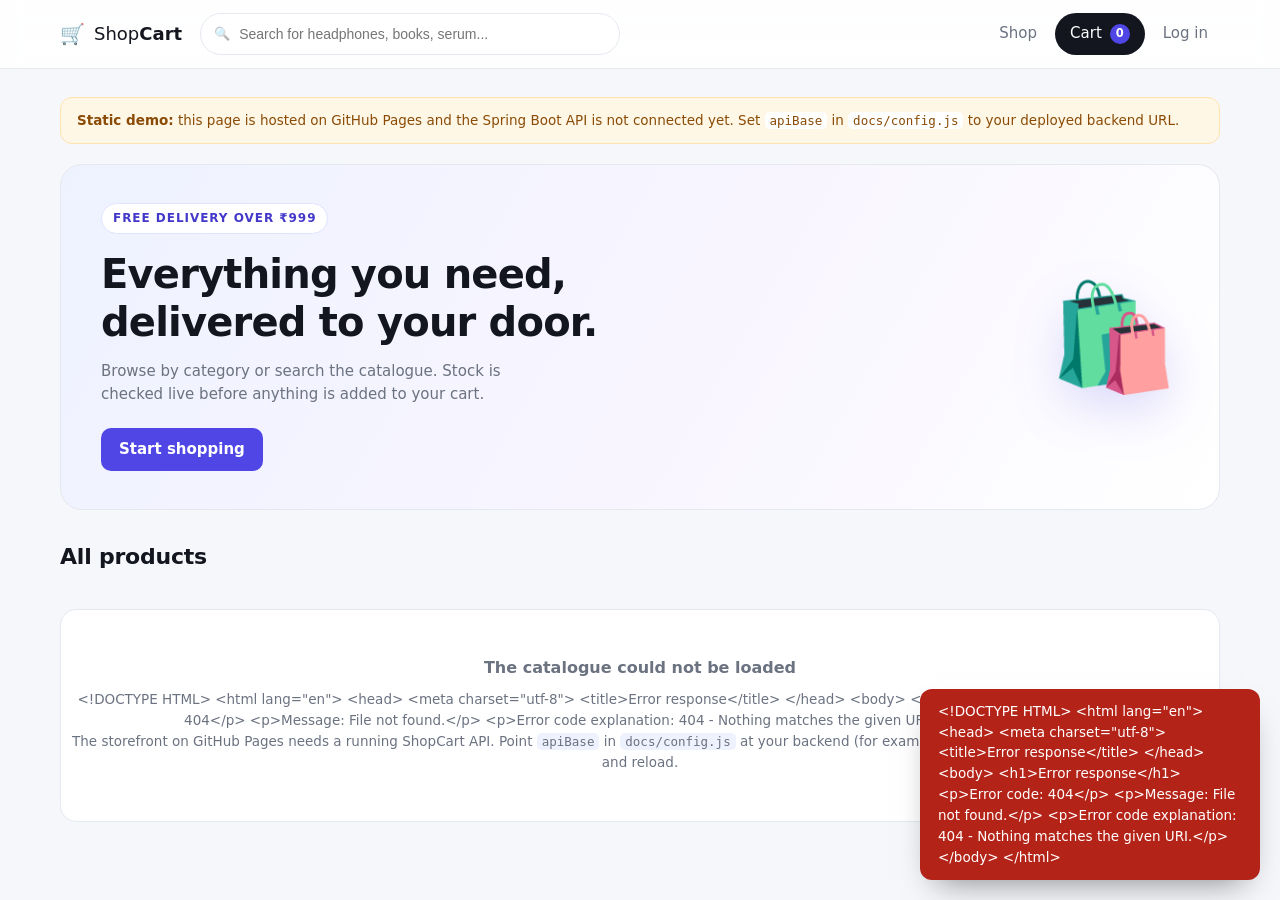
==== src/main/resources/static/index.html @ 54c7ab1c "feat: ShopCart - shopping cart algorithm (A-I) as a Spring Boot API with a static storefront Backend" ====
<!DOCTYPE html>
<html lang="en">
<head>
<meta charset="UTF-8" />
<meta name="viewport" content="width=device-width, initial-scale=1.0" />
<title>ShopCart - Online Shopping</title>
<link rel="stylesheet" href="styles.css" />
<link rel="icon" href="data:image/svg+xml,<svg xmlns='http://www.w3.org/2000/svg' viewBox='0 0 100 100'><text y='.9em' font-size='90'>🛒</text></svg>" />
</head>
<body>

<header class="topbar">
  <div class="wrap topbar-inner">
    <a class="brand" href="#" data-nav="shop">
      <span class="brand-mark">🛒</span>
      <span>Shop<strong>Cart</strong></span>
    </a>

    <div class="searchbox">
      <span class="search-icon">🔍</span>
      <input id="search-input" type="search" placeholder="Search for headphones, books, serum..." autocomplete="off" />
    </div>

    <nav class="nav">
      <button class="nav-link" data-nav="shop">Shop</button>
      <button class="nav-link" data-nav="orders" id="nav-orders" hidden>My Orders</button>
      <button class="nav-link" data-nav="admin" id="nav-admin" hidden>Admin</button>
      <button class="cart-btn" data-nav="cart">
        Cart <span class="badge" id="cart-count">0</span>
      </button>
      <button class="nav-link" id="auth-btn">Log in</button>
      <div class="account" id="account-chip" hidden>
        <span class="avatar" id="account-initial">T</span>
        <div class="account-meta">
          <span id="account-name">Tharun</span>
          <button class="link" id="logout-btn">Log out</button>
        </div>
      </div>
    </nav>
  </div>
</header>

<main class="wrap main">
  <div class="banner" id="backend-banner" hidden></div>

  <!-- ============ SHOP ============ -->
  <section id="view-shop" class="view">
    <div class="hero">
      <div class="hero-copy">
        <p class="eyebrow">Free delivery over ₹999</p>
        <h1>Everything you need,<br />delivered to your door.</h1>
        <p class="hero-sub">Browse by category or search the catalogue. Stock is checked live before anything is added to your cart.</p>
        <button class="btn btn-primary" data-nav="shop" id="hero-cta">Start shopping</button>
      </div>
      <div class="hero-art">🛍️</div>
    </div>

    <div class="section-head">
      <h2 id="catalogue-title">All products</h2>
      <span class="muted" id="product-count"></span>
    </div>

    <div class="chips" id="category-chips"></div>
    <div class="grid" id="product-grid"></div>
    <div class="empty" id="shop-empty" hidden>No products matched your search.</div>
  </section>

  <!-- ============ CART ============ -->
  <section id="view-cart" class="view" hidden>
    <div class="section-head">
      <h2>Your cart</h2>
      <button class="link" id="continue-shopping">Continue shopping</button>
    </div>
    <div class="cart-layout">
      <div class="cart-lines" id="cart-lines"></div>
      <aside class="bill" id="bill-panel"></aside>
    </div>
  </section>

  <!-- ============ CHECKOUT ============ -->
  <section id="view-checkout" class="view" hidden>
    <div class="section-head">
      <h2>Checkout</h2>
      <button class="link" data-nav="cart">Back to cart</button>
    </div>
    <div class="cart-layout">
      <form class="panel" id="checkout-form">
        <h3>1. Shipping address</h3>
        <textarea id="checkout-address" rows="3" placeholder="House no, street, city, state, PIN code"></textarea>

        <h3>2. Payment method</h3>
        <div class="pay-methods" id="pay-methods">
          <label class="pay-option"><input type="radio" name="pay" value="CARD" checked /><span>💳 Card</span></label>
          <label class="pay-option"><input type="radio" name="pay" value="UPI" /><span>📱 UPI</span></label>
          <label class="pay-option"><input type="radio" name="pay" value="NET_BANKING" /><span>🏦 Net Banking</span></label>
          <label class="pay-option"><input type="radio" name="pay" value="COD" /><span>💵 Cash on Delivery</span></label>
        </div>

        <div class="field" id="pay-detail-field">
          <label for="pay-detail" id="pay-detail-label">Card number</label>
          <input id="pay-detail" type="text" placeholder="4111 1111 1111 1111" autocomplete="off" />
          <p class="hint">Demo gateway: include the word <code>fail</code> anywhere in the details to simulate a declined payment.</p>
        </div>

        <button class="btn btn-primary btn-block" type="submit" id="place-order-btn">Pay &amp; place order</button>
      </form>
      <aside class="bill" id="checkout-bill"></aside>
    </div>
  </section>

  <!-- ============ CONFIRMATION ============ -->
  <section id="view-confirmation" class="view" hidden>
    <div class="panel confirm" id="confirmation-panel"></div>
  </section>

  <!-- ============ ORDERS ============ -->
  <section id="view-orders" class="view" hidden>
    <div class="section-head">
      <h2>My orders</h2>
      <button class="link" data-nav="shop">Shop again</button>
    </div>
    <div id="orders-list" class="orders"></div>
  </section>

  <!-- ============ ADMIN ============ -->
  <section id="view-admin" class="view" hidden>
    <div class="section-head">
      <h2>Admin dashboard</h2>
      <span class="muted">Algorithm I - catalogue, orders and reports</span>
    </div>
    <div class="tabs" id="admin-tabs">
      <button class="tab active" data-tab="reports">Reports</button>
      <button class="tab" data-tab="products">Products</button>
      <button class="tab" data-tab="orders">Orders</button>
    </div>

    <div class="tab-panel" id="tab-reports">
      <div class="stat-grid" id="stat-grid"></div>
      <div class="two-col">
        <div class="panel"><h3>Low stock</h3><div id="low-stock"></div></div>
        <div class="panel"><h3>Recent orders</h3><div id="recent-orders"></div></div>
      </div>
    </div>

    <div class="tab-panel" id="tab-products" hidden>
      <div class="panel">
        <h3 id="product-form-title">Add product</h3>
        <form id="product-form" class="form-grid">
          <input type="hidden" id="p-id" />
          <div class="field"><label>Name</label><input id="p-name" required /></div>
          <div class="field"><label>Price (₹)</label><input id="p-price" type="number" step="0.01" min="0" required /></div>
          <div class="field"><label>Stock</label><input id="p-stock" type="number" min="0" required /></div>
          <div class="field"><label>Category</label><select id="p-category"></select></div>
          <div class="field"><label>Icon</label><input id="p-image" placeholder="📦" maxlength="4" /></div>
          <div class="field wide"><label>Description</label><textarea id="p-description" rows="2"></textarea></div>
          <div class="form-actions">
            <button class="btn btn-primary" type="submit">Save product</button>
            <button class="btn btn-ghost" type="button" id="product-form-reset">Clear</button>
          </div>
        </form>
      </div>
      <div class="panel"><h3>Catalogue</h3><div id="admin-products"></div></div>
    </div>

    <div class="tab-panel" id="tab-orders" hidden>
      <div class="panel"><h3>All orders</h3><div id="admin-orders"></div></div>
    </div>
  </section>

</main>

<!-- ============ AUTH MODAL ============ -->
<div class="modal-backdrop" id="auth-modal" hidden>
  <div class="modal small">
    <button class="modal-close" data-close="auth-modal">✕</button>
    <div class="tabs">
      <button class="tab active" data-auth="login">Log in</button>
      <button class="tab" data-auth="register">Register</button>
    </div>
    <form id="login-form" class="auth-form">
      <div class="field"><label>Email</label><input id="login-email" type="email" required placeholder="tharun@example.com" /></div>
      <div class="field"><label>Password</label><input id="login-password" type="password" required placeholder="Passw0rd" /></div>
      <button class="btn btn-primary btn-block" type="submit">Log in</button>
      <p class="hint">Demo accounts: tharun@example.com / Passw0rd &nbsp;·&nbsp; admin@shopcart.in / Admin@123</p>
    </form>
    <form id="register-form" class="auth-form" hidden>
      <div class="field"><label>Name</label><input id="reg-name" required /></div>
      <div class="field"><label>Email</label><input id="reg-email" type="email" required /></div>
      <div class="field"><label>Phone</label><input id="reg-phone" required placeholder="+91 90000 12345" /></div>
      <div class="field"><label>Password</label><input id="reg-password" type="password" required minlength="6" /></div>
      <div class="field"><label>Address</label><textarea id="reg-address" rows="2" required></textarea></div>
      <button class="btn btn-primary btn-block" type="submit">Create account</button>
    </form>
  </div>
</div>

<!-- ============ PRODUCT MODAL ============ -->
<div class="modal-backdrop" id="product-modal" hidden>
  <div class="modal">
    <button class="modal-close" data-close="product-modal">✕</button>
    <div id="product-detail"></div>
  </div>
</div>

<div class="toast-wrap" id="toast-wrap"></div>

<script src="config.js"></script>
<script src="app.js"></script>
</body>
</html>
---- src/main/resources/static/styles.css ----
:root {
  --bg: #f6f7fb;
  --surface: #ffffff;
  --ink: #14161f;
  --muted: #6b7280;
  --line: #e6e8f0;
  --brand: #4f46e5;
  --brand-dark: #4338ca;
  --brand-soft: #eef2ff;
  --success: #0f9d58;
  --warn: #b45309;
  --danger: #dc2626;
  --radius: 16px;
  --shadow: 0 1px 2px rgba(16, 24, 40, .04), 0 12px 32px -12px rgba(16, 24, 40, .18);
}

* { box-sizing: border-box; }

/* the hidden attribute must win over component display rules */
[hidden] { display: none !important; }

html, body {
  margin: 0;
  padding: 0;
  background: var(--bg);
  color: var(--ink);
  font-family: "Inter", "Segoe UI", system-ui, -apple-system, sans-serif;
  font-size: 15px;
  line-height: 1.55;
}

h1, h2, h3 { line-height: 1.2; margin: 0; }
h1 { font-size: 40px; letter-spacing: -.02em; }
h2 { font-size: 22px; letter-spacing: -.01em; }
h3 { font-size: 16px; }
p { margin: 0; }
code { background: var(--brand-soft); padding: 1px 5px; border-radius: 5px; font-size: 12.5px; }

.wrap { width: min(1160px, 100% - 40px); margin-inline: auto; }
.main { padding: 28px 0 72px; }
.muted { color: var(--muted); font-size: 13.5px; }
.hint { color: var(--muted); font-size: 12.5px; margin-top: 6px; }

/* ---------- top bar ---------- */
.topbar {
  position: sticky; top: 0; z-index: 40;
  background: rgba(255, 255, 255, .88);
  backdrop-filter: blur(12px);
  border-bottom: 1px solid var(--line);
}
.topbar-inner { display: flex; align-items: center; gap: 18px; height: 68px; }
.brand { display: flex; align-items: center; gap: 9px; font-size: 18px; color: var(--ink); text-decoration: none; font-weight: 500; }
.brand strong { font-weight: 800; }
.brand-mark { font-size: 20px; }

.searchbox { position: relative; flex: 1; max-width: 420px; }
.searchbox input {
  width: 100%; height: 42px; padding: 0 14px 0 38px;
  border: 1px solid var(--line); border-radius: 999px; background: #fff;
  font-size: 14px; color: var(--ink); outline: none;
}
.searchbox input:focus { border-color: var(--brand); box-shadow: 0 0 0 3px var(--brand-soft); }
.search-icon { position: absolute; left: 14px; top: 50%; transform: translateY(-50%); font-size: 13px; opacity: .55; }

.nav { display: flex; align-items: center; gap: 6px; margin-left: auto; }
.nav-link {
  background: none; border: 0; font: inherit; color: var(--muted);
  padding: 8px 12px; border-radius: 9px; cursor: pointer;
}
.nav-link:hover { background: var(--brand-soft); color: var(--brand-dark); }
.cart-btn {
  display: inline-flex; align-items: center; gap: 8px;
  background: var(--ink); color: #fff; border: 0; font: inherit;
  padding: 9px 15px; border-radius: 999px; cursor: pointer;
}
.cart-btn:hover { background: #2a2d3a; }
.badge {
  background: var(--brand); color: #fff; border-radius: 999px;
  min-width: 20px; height: 20px; display: inline-grid; place-items: center;
  font-size: 11.5px; font-weight: 700; padding: 0 5px;
}
.account { display: flex; align-items: center; gap: 9px; padding-left: 8px; }
.avatar {
  width: 34px; height: 34px; border-radius: 50%; background: var(--brand-soft);
  color: var(--brand-dark); display: grid; place-items: center; font-weight: 700;
}
.account-meta { display: flex; flex-direction: column; line-height: 1.15; font-size: 13px; }
.link { background: none; border: 0; padding: 0; color: var(--brand); font: inherit; font-size: 12.5px; cursor: pointer; text-align: left; }
.link:hover { text-decoration: underline; }

/* ---------- hero ---------- */
.hero {
  display: flex; align-items: center; justify-content: space-between; gap: 30px;
  background: linear-gradient(120deg, #eef2ff 0%, #f8f5ff 55%, #ffffff 100%);
  border: 1px solid var(--line); border-radius: 22px;
  padding: 38px 40px; margin-bottom: 34px;
}
.hero-copy { max-width: 560px; }
.eyebrow {
  display: inline-block; font-size: 12px; font-weight: 700; letter-spacing: .08em;
  text-transform: uppercase; color: var(--brand-dark);
  background: #fff; border: 1px solid #dfe3ff; padding: 5px 11px; border-radius: 999px; margin-bottom: 16px;
}
.hero-sub { color: var(--muted); margin: 14px 0 22px; max-width: 460px; }
.hero-art { font-size: 104px; line-height: 1; filter: drop-shadow(0 18px 24px rgba(79, 70, 229, .18)); }

/* ---------- sections ---------- */
.section-head { display: flex; align-items: baseline; justify-content: space-between; gap: 16px; margin-bottom: 16px; }
.chips { display: flex; flex-wrap: wrap; gap: 8px; margin-bottom: 22px; }
.chip {
  border: 1px solid var(--line); background: #fff; color: var(--ink);
  padding: 8px 15px; border-radius: 999px; font: inherit; font-size: 13.5px; cursor: pointer;
}
.chip:hover { border-color: #c7cdf0; }
.chip.active { background: var(--ink); border-color: var(--ink); color: #fff; }

/* ---------- product grid ---------- */
.grid { display: grid; grid-template-columns: repeat(auto-fill, minmax(230px, 1fr)); gap: 18px; }
.card {
  background: var(--surface); border: 1px solid var(--line); border-radius: var(--radius);
  overflow: hidden; display: flex; flex-direction: column;
  transition: transform .16s ease, box-shadow .16s ease, border-color .16s ease;
  cursor: pointer;
}
.card:hover { transform: translateY(-3px); box-shadow: var(--shadow); border-color: #d9ddf2; }
.card-art {
  height: 132px; display: grid; place-items: center; font-size: 52px;
  background: linear-gradient(150deg, #f7f8ff, #eef1fb);
}
.card-body { padding: 14px 15px 16px; display: flex; flex-direction: column; gap: 6px; flex: 1; }
.card-cat { font-size: 11.5px; text-transform: uppercase; letter-spacing: .07em; color: var(--muted); }
.card-name { font-weight: 600; font-size: 14.5px; }
.card-foot { display: flex; align-items: center; justify-content: space-between; margin-top: auto; padding-top: 10px; }
.price { font-weight: 700; font-size: 16px; }
.stock { font-size: 12px; color: var(--muted); }
.stock.low { color: var(--warn); font-weight: 600; }
.stock.out { color: var(--danger); font-weight: 600; }

/* ---------- buttons ---------- */
.btn {
  border: 0; border-radius: 10px; font: inherit; font-weight: 600; cursor: pointer;
  padding: 10px 18px; transition: background .15s ease, opacity .15s ease;
}
.btn-primary { background: var(--brand); color: #fff; }
.btn-primary:hover { background: var(--brand-dark); }
.btn-ghost { background: #fff; border: 1px solid var(--line); color: var(--ink); }
.btn-ghost:hover { border-color: #c7cdf0; }
.btn-danger { background: #fef2f2; color: var(--danger); }
.btn-block { width: 100%; }
.btn:disabled { opacity: .55; cursor: not-allowed; }
.btn-sm { padding: 6px 12px; font-size: 13px; border-radius: 8px; }

/* ---------- cart ---------- */
.cart-layout { display: grid; grid-template-columns: minmax(0, 1fr) 340px; gap: 22px; align-items: start; }
.cart-lines { display: flex; flex-direction: column; gap: 12px; }
.line {
  display: grid; grid-template-columns: 58px minmax(0, 1fr) auto auto; gap: 14px; align-items: center;
  background: var(--surface); border: 1px solid var(--line); border-radius: 14px; padding: 12px 16px;
}
.line-art { width: 58px; height: 58px; border-radius: 12px; display: grid; place-items: center; font-size: 26px; background: #f2f4fd; }
.line-name { font-weight: 600; font-size: 14.5px; }
.stepper { display: inline-flex; align-items: center; border: 1px solid var(--line); border-radius: 9px; overflow: hidden; }
.stepper button { width: 30px; height: 32px; border: 0; background: #fff; font-size: 15px; cursor: pointer; color: var(--ink); }
.stepper button:hover { background: var(--brand-soft); }
.stepper span { min-width: 34px; text-align: center; font-size: 13.5px; font-weight: 600; }

.panel { background: var(--surface); border: 1px solid var(--line); border-radius: var(--radius); padding: 22px; }
.bill { position: sticky; top: 92px; }
.bill-row { display: flex; justify-content: space-between; gap: 12px; padding: 7px 0; font-size: 14px; }
.bill-row.total { border-top: 1px dashed var(--line); margin-top: 10px; padding-top: 14px; font-size: 17px; font-weight: 700; }
.bill-row .free { color: var(--success); font-weight: 600; }
.bill-row .save { color: var(--success); font-weight: 600; }
.coupon-row { display: flex; gap: 8px; margin: 14px 0 6px; }
.coupon-row input {
  flex: 1; height: 38px; border: 1px solid var(--line); border-radius: 9px; padding: 0 12px; font: inherit; font-size: 13.5px;
}
.notice { background: var(--brand-soft); color: var(--brand-dark); border-radius: 10px; padding: 9px 12px; font-size: 13px; margin-bottom: 12px; }
.notice.good { background: #ecfdf3; color: #067647; }

/* ---------- forms ---------- */
.field { display: flex; flex-direction: column; gap: 6px; margin-bottom: 14px; }
.field label { font-size: 13px; font-weight: 600; color: #33384a; }
.field input, .field select, .field textarea, textarea {
  width: 100%; border: 1px solid var(--line); border-radius: 10px; padding: 10px 12px;
  font: inherit; font-size: 14px; color: var(--ink); background: #fff; outline: none;
}
.field input:focus, .field select:focus, .field textarea:focus, textarea:focus {
  border-color: var(--brand); box-shadow: 0 0 0 3px var(--brand-soft);
}
.form-grid { display: grid; grid-template-columns: 1fr 1fr; gap: 0 16px; }
.form-grid .wide { grid-column: 1 / -1; }
.form-actions { grid-column: 1 / -1; display: flex; gap: 10px; margin-top: 4px; }
.auth-form { display: flex; flex-direction: column; }

.pay-methods { display: grid; grid-template-columns: 1fr 1fr; gap: 10px; margin-bottom: 16px; }
.pay-option {
  display: flex; align-items: center; gap: 8px; border: 1px solid var(--line);
  border-radius: 11px; padding: 11px 13px; cursor: pointer; font-size: 14px; background: #fff;
}
.pay-option:has(input:checked) { border-color: var(--brand); background: var(--brand-soft); font-weight: 600; }
.pay-option input { accent-color: var(--brand); }
h3 + .pay-methods, h3 + textarea, h3 + .field { margin-top: 12px; }
.panel h3 { margin-bottom: 12px; }

/* ---------- confirmation ---------- */
.confirm { text-align: center; padding: 40px; }
.confirm .tick { font-size: 46px; }
.confirm h2 { margin: 10px 0 6px; }
.order-code { display: inline-block; background: var(--brand-soft); color: var(--brand-dark); font-weight: 700; padding: 6px 14px; border-radius: 999px; margin: 10px 0 18px; }
.confirm-actions { display: flex; gap: 10px; justify-content: center; margin-top: 22px; }

/* ---------- orders ---------- */
.orders { display: flex; flex-direction: column; gap: 16px; }
.order-card { background: var(--surface); border: 1px solid var(--line); border-radius: var(--radius); padding: 20px; }
.order-top { display: flex; flex-wrap: wrap; align-items: center; gap: 12px; justify-content: space-between; margin-bottom: 14px; }
.order-meta { display: flex; flex-wrap: wrap; gap: 16px; font-size: 13px; color: var(--muted); }
.status { font-size: 12px; font-weight: 700; padding: 5px 12px; border-radius: 999px; background: #eef2ff; color: var(--brand-dark); }
.status.SHIPPED, .status.OUT_FOR_DELIVERY { background: #fff7e6; color: var(--warn); }
.status.DELIVERED { background: #ecfdf3; color: #067647; }
.status.CANCELLED { background: #fef2f2; color: var(--danger); }
.timeline { display: flex; flex-wrap: wrap; gap: 6px; margin-top: 12px; }
.step {
  font-size: 12px; padding: 5px 11px; border-radius: 999px; background: #f4f5fa; color: var(--muted);
}
.step.done { background: var(--brand-soft); color: var(--brand-dark); font-weight: 600; }
.step.current { background: var(--brand); color: #fff; font-weight: 600; }
.order-items { border-top: 1px solid var(--line); margin-top: 14px; padding-top: 12px; display: flex; flex-direction: column; gap: 8px; }
.order-item { display: flex; justify-content: space-between; gap: 12px; font-size: 13.5px; }
.order-foot { display: flex; justify-content: space-between; align-items: center; margin-top: 14px; }

/* ---------- admin ---------- */
.tabs { display: inline-flex; gap: 4px; background: #eceefa; border-radius: 12px; padding: 4px; margin-bottom: 20px; }
.tab { border: 0; background: none; font: inherit; font-size: 13.5px; padding: 8px 16px; border-radius: 9px; cursor: pointer; color: var(--muted); }
.tab.active { background: #fff; color: var(--ink); font-weight: 600; box-shadow: 0 1px 3px rgba(16,24,40,.1); }
.stat-grid { display: grid; grid-template-columns: repeat(auto-fit, minmax(160px, 1fr)); gap: 14px; margin-bottom: 20px; }
.stat { background: var(--surface); border: 1px solid var(--line); border-radius: 14px; padding: 16px 18px; }
.stat .label { font-size: 12px; text-transform: uppercase; letter-spacing: .06em; color: var(--muted); }
.stat .value { font-size: 24px; font-weight: 700; margin-top: 4px; }
.two-col { display: grid; grid-template-columns: 1fr 1fr; gap: 18px; }
.tab-panel .panel + .panel { margin-top: 18px; }

table { width: 100%; border-collapse: collapse; font-size: 13.5px; }
th { text-align: left; font-size: 11.5px; text-transform: uppercase; letter-spacing: .06em; color: var(--muted); padding: 8px 10px; border-bottom: 1px solid var(--line); }
td { padding: 10px; border-bottom: 1px solid #f1f2f8; vertical-align: middle; }
tr:last-child td { border-bottom: 0; }
.row-actions { display: flex; gap: 6px; }
select.mini { border: 1px solid var(--line); border-radius: 8px; padding: 5px 8px; font: inherit; font-size: 12.5px; background: #fff; }

/* ---------- modal ---------- */
.modal-backdrop {
  position: fixed; inset: 0; background: rgba(17, 20, 34, .45);
  display: grid; place-items: center; padding: 24px; z-index: 60;
}
.modal {
  position: relative; background: #fff; border-radius: 20px; padding: 28px;
  width: min(560px, 100%); max-height: 88vh; overflow: auto; box-shadow: 0 24px 64px -20px rgba(16,24,40,.4);
}
.modal.small { width: min(420px, 100%); }
.modal-close {
  position: absolute; top: 14px; right: 16px; border: 0; background: none;
  font-size: 16px; color: var(--muted); cursor: pointer;
}
.pd-head { display: flex; gap: 18px; align-items: center; margin-bottom: 16px; }
.pd-art { width: 96px; height: 96px; border-radius: 16px; display: grid; place-items: center; font-size: 44px; background: #f2f4fd; }
.pd-price { font-size: 22px; font-weight: 700; margin-top: 4px; }
.pd-desc { color: var(--muted); font-size: 14px; margin-bottom: 18px; }
.pd-actions { display: flex; align-items: center; gap: 14px; margin-top: 18px; }

/* ---------- toast ---------- */
.toast-wrap { position: fixed; right: 20px; bottom: 20px; display: flex; flex-direction: column; gap: 10px; z-index: 80; }
.toast {
  background: var(--ink); color: #fff; padding: 12px 18px; border-radius: 12px;
  font-size: 13.5px; box-shadow: 0 16px 32px -16px rgba(0,0,0,.5); max-width: 340px;
  animation: slide .22s ease;
}
.toast.error { background: #b42318; }
.toast.success { background: #067647; }
@keyframes slide { from { transform: translateY(10px); opacity: 0; } to { transform: none; opacity: 1; } }

.banner {
  background: #fff7e6; border: 1px solid #fde3b0; color: #8a4b06;
  border-radius: 12px; padding: 12px 16px; margin-bottom: 20px; font-size: 13.5px;
}
.banner code { background: #fff; }

.empty { text-align: center; color: var(--muted); padding: 48px 0; }

@media (max-width: 900px) {
  .cart-layout { grid-template-columns: 1fr; }
  .bill { position: static; }
  .two-col, .form-grid { grid-template-columns: 1fr; }
  .hero { padding: 26px; }
  h1 { font-size: 30px; }
  .hero-art { display: none; }
  .searchbox { display: none; }
  .line { grid-template-columns: 48px minmax(0, 1fr); }
}
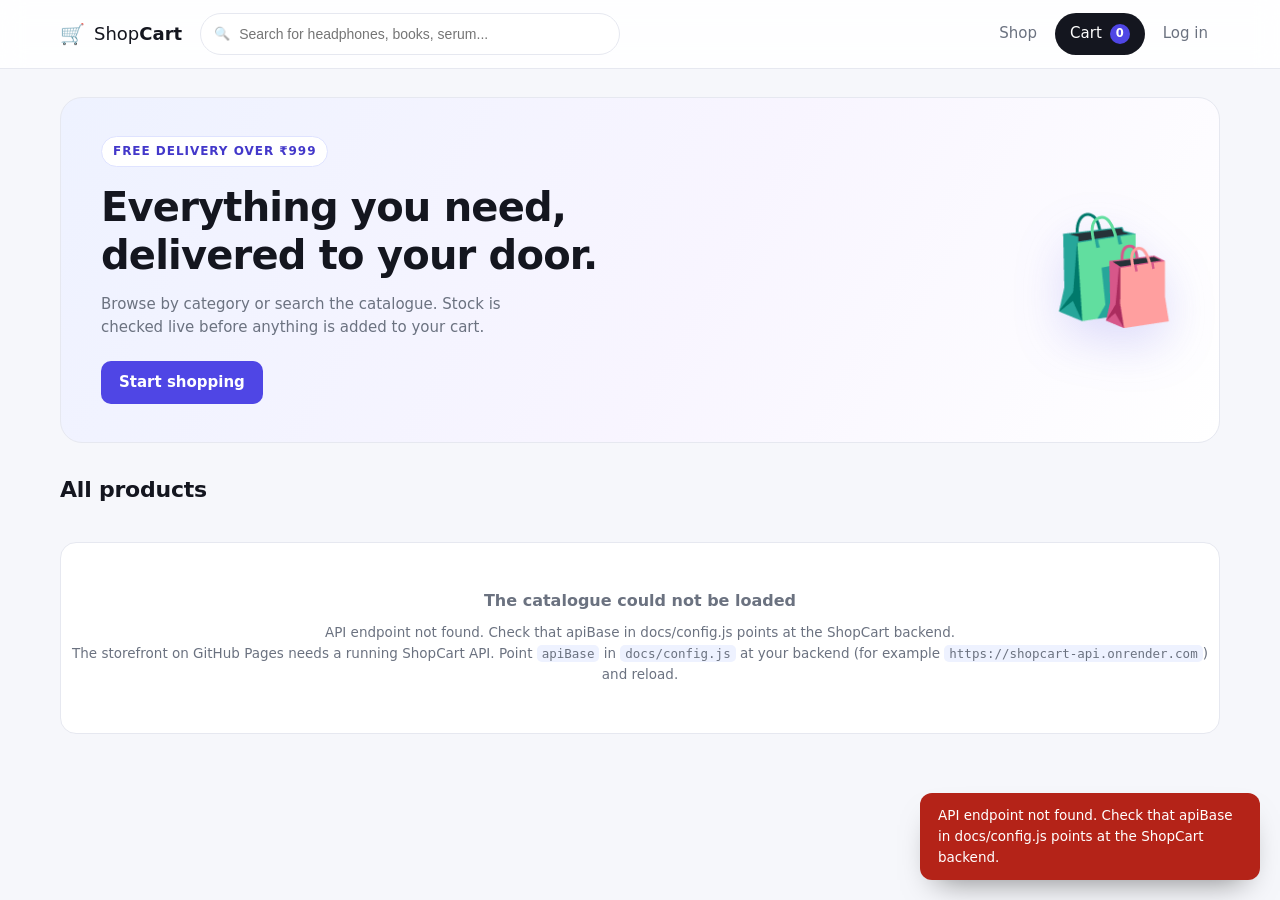
==== commit e395e51a: "fix(ui): the connect box is always reachable, and an explicit URL beats config.js Two bugs: the box " ====
--- a/src/main/resources/static/index.html
+++ b/src/main/resources/static/index.html
@@ -25,6 +25,7 @@
       <button class="nav-link" data-nav="shop">Shop</button>
       <button class="nav-link" data-nav="orders" id="nav-orders" hidden>My Orders</button>
       <button class="nav-link" data-nav="admin" id="nav-admin" hidden>Admin</button>
+      <button class="nav-link" id="api-settings" title="Change the backend URL" hidden>⚙ API</button>
       <button class="cart-btn" data-nav="cart">
         Cart <span class="badge" id="cart-count">0</span>
       </button>
--- a/src/main/resources/static/styles.css
+++ b/src/main/resources/static/styles.css
@@ -282,6 +282,12 @@
   border-radius: 12px; padding: 12px 16px; margin-bottom: 20px; font-size: 13.5px;
 }
 .banner code { background: #fff; }
+.banner-form { display: flex; gap: 8px; margin-top: 10px; flex-wrap: wrap; }
+.banner-form input {
+  flex: 1; min-width: 240px; height: 34px; padding: 0 12px; font: inherit; font-size: 13px;
+  border: 1px solid #fde3b0; border-radius: 8px; background: #fff; outline: none;
+}
+.banner-form input:focus { border-color: #e0a13a; }
 
 .empty { text-align: center; color: var(--muted); padding: 48px 0; }
 
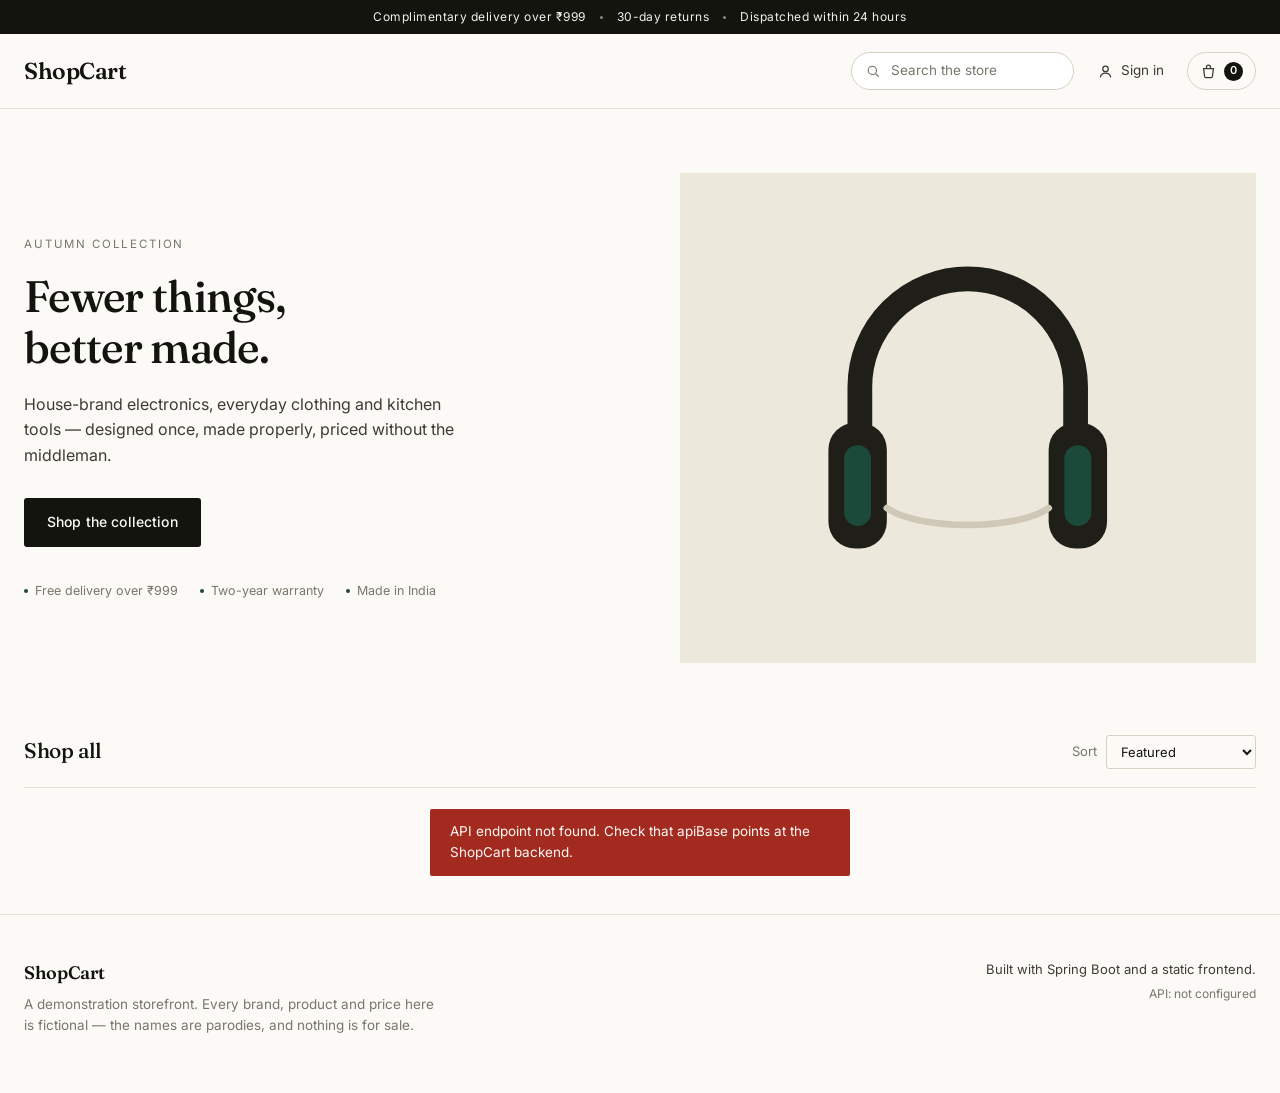
==== commit 7792a733: "feat: redesign the storefront and add account closure UI: editorial retail design (Fraunces + Inter," ====
--- a/src/main/resources/static/index.html
+++ b/src/main/resources/static/index.html
@@ -3,209 +3,295 @@
 <head>
 <meta charset="UTF-8" />
 <meta name="viewport" content="width=device-width, initial-scale=1.0" />
-<title>ShopCart - Online Shopping</title>
+<title>ShopCart — considered goods for everyday use</title>
+<meta name="description" content="ShopCart is a demo storefront: electronics, fashion, home, books and beauty from fictional house brands." />
+<link rel="preconnect" href="https://fonts.googleapis.com" />
+<link rel="preconnect" href="https://fonts.gstatic.com" crossorigin />
+<link href="https://fonts.googleapis.com/css2?family=Fraunces:opsz,wght@9..144,400;9..144,500;9..144,600&family=Inter:wght@400;500;600&display=swap" rel="stylesheet" />
 <link rel="stylesheet" href="styles.css" />
-<link rel="icon" href="data:image/svg+xml,<svg xmlns='http://www.w3.org/2000/svg' viewBox='0 0 100 100'><text y='.9em' font-size='90'>🛒</text></svg>" />
+<link rel="icon" href="data:image/svg+xml,<svg xmlns='http://www.w3.org/2000/svg' viewBox='0 0 32 32'><rect width='32' height='32' rx='7' fill='%2314140F'/><path d='M9 12h14l-1.6 10.5a2 2 0 0 1-2 1.7H12.6a2 2 0 0 1-2-1.7L9 12Z' fill='none' stroke='%23FBFAF7' stroke-width='1.6'/><path d='M12.5 12V9.8a3.5 3.5 0 0 1 7 0V12' fill='none' stroke='%23FBFAF7' stroke-width='1.6'/></svg>" />
 </head>
 <body>
 
-<header class="topbar">
-  <div class="wrap topbar-inner">
-    <a class="brand" href="#" data-nav="shop">
-      <span class="brand-mark">🛒</span>
-      <span>Shop<strong>Cart</strong></span>
-    </a>
-
-    <div class="searchbox">
-      <span class="search-icon">🔍</span>
-      <input id="search-input" type="search" placeholder="Search for headphones, books, serum..." autocomplete="off" />
-    </div>
-
-    <nav class="nav">
-      <button class="nav-link" data-nav="shop">Shop</button>
-      <button class="nav-link" data-nav="orders" id="nav-orders" hidden>My Orders</button>
-      <button class="nav-link" data-nav="admin" id="nav-admin" hidden>Admin</button>
-      <button class="nav-link" id="api-settings" title="Change the backend URL" hidden>⚙ API</button>
-      <button class="cart-btn" data-nav="cart">
-        Cart <span class="badge" id="cart-count">0</span>
+<div class="announce">
+  <div class="shell announce-inner">
+    <span>Complimentary delivery over ₹999</span>
+    <span class="dot"></span>
+    <span>30-day returns</span>
+    <span class="dot"></span>
+    <span>Dispatched within 24 hours</span>
+  </div>
+</div>
+
+<header class="site-header">
+  <div class="shell header-inner">
+    <a class="wordmark" href="#" data-nav="shop">ShopCart</a>
+
+    <nav class="primary-nav" id="category-bar"></nav>
+
+    <div class="header-actions">
+      <label class="search">
+        <svg viewBox="0 0 20 20" aria-hidden="true"><circle cx="8.5" cy="8.5" r="5.5" /><path d="m13 13 4 4" /></svg>
+        <input id="search-input" type="search" placeholder="Search the store" autocomplete="off" aria-label="Search products" />
+      </label>
+      <button class="ghost-btn" id="account-btn" aria-label="Account">
+        <svg viewBox="0 0 20 20" aria-hidden="true"><circle cx="10" cy="7" r="3.2" /><path d="M3.8 17c.6-3.1 3.2-5 6.2-5s5.6 1.9 6.2 5" /></svg>
+        <span id="account-label">Sign in</span>
       </button>
-      <button class="nav-link" id="auth-btn">Log in</button>
-      <div class="account" id="account-chip" hidden>
-        <span class="avatar" id="account-initial">T</span>
-        <div class="account-meta">
-          <span id="account-name">Tharun</span>
-          <button class="link" id="logout-btn">Log out</button>
-        </div>
-      </div>
-    </nav>
+      <button class="ghost-btn bag-btn" data-nav="cart" aria-label="Bag">
+        <svg viewBox="0 0 20 20" aria-hidden="true"><path d="M4.2 6.5h11.6l-1.2 9.4a1.6 1.6 0 0 1-1.6 1.4H7a1.6 1.6 0 0 1-1.6-1.4L4.2 6.5Z" /><path d="M7.6 6.5V4.9a2.4 2.4 0 0 1 4.8 0v1.6" /></svg>
+        <span class="bag-count" id="cart-count">0</span>
+      </button>
+    </div>
   </div>
 </header>
 
-<main class="wrap main">
+<main class="shell main">
   <div class="banner" id="backend-banner" hidden></div>
 
   <!-- ============ SHOP ============ -->
   <section id="view-shop" class="view">
     <div class="hero">
       <div class="hero-copy">
-        <p class="eyebrow">Free delivery over ₹999</p>
-        <h1>Everything you need,<br />delivered to your door.</h1>
-        <p class="hero-sub">Browse by category or search the catalogue. Stock is checked live before anything is added to your cart.</p>
-        <button class="btn btn-primary" data-nav="shop" id="hero-cta">Start shopping</button>
-      </div>
-      <div class="hero-art">🛍️</div>
+        <p class="eyebrow">Autumn collection</p>
+        <h1>Fewer things,<br />better made.</h1>
+        <p class="lede">House-brand electronics, everyday clothing and kitchen tools — designed once, made properly, priced without the middleman.</p>
+        <div class="hero-actions">
+          <button class="btn btn-solid" data-scroll-grid>Shop the collection</button>
+          <button class="btn btn-quiet" data-nav="orders" id="hero-orders" hidden>Track an order</button>
+        </div>
+        <ul class="hero-notes">
+          <li>Free delivery over ₹999</li>
+          <li>Two-year warranty</li>
+          <li>Made in India</li>
+        </ul>
+      </div>
+      <div class="hero-art" id="hero-art" aria-hidden="true"></div>
     </div>
 
     <div class="section-head">
-      <h2 id="catalogue-title">All products</h2>
-      <span class="muted" id="product-count"></span>
-    </div>
-
-    <div class="chips" id="category-chips"></div>
+      <div>
+        <h2 id="catalogue-title">Shop all</h2>
+        <p class="section-note" id="product-count"></p>
+      </div>
+      <label class="sort">
+        <span>Sort</span>
+        <select id="sort-select">
+          <option value="featured">Featured</option>
+          <option value="price-asc">Price: low to high</option>
+          <option value="price-desc">Price: high to low</option>
+          <option value="rating">Top rated</option>
+          <option value="discount">Biggest saving</option>
+        </select>
+      </label>
+    </div>
+
     <div class="grid" id="product-grid"></div>
-    <div class="empty" id="shop-empty" hidden>No products matched your search.</div>
+    <div class="empty" id="shop-empty" hidden>
+      <h3>No products match that search</h3>
+      <p>Try a different term, or clear the filters.</p>
+      <button class="btn btn-quiet" id="clear-filters">Clear filters</button>
+    </div>
   </section>
 
   <!-- ============ CART ============ -->
   <section id="view-cart" class="view" hidden>
-    <div class="section-head">
-      <h2>Your cart</h2>
-      <button class="link" id="continue-shopping">Continue shopping</button>
+    <div class="page-head">
+      <h1>Your bag</h1>
+      <button class="link-btn" data-nav="shop">Continue shopping</button>
     </div>
     <div class="cart-layout">
-      <div class="cart-lines" id="cart-lines"></div>
-      <aside class="bill" id="bill-panel"></aside>
+      <div id="cart-lines" class="cart-lines"></div>
+      <aside class="summary" id="bill-panel"></aside>
     </div>
   </section>
 
   <!-- ============ CHECKOUT ============ -->
   <section id="view-checkout" class="view" hidden>
-    <div class="section-head">
-      <h2>Checkout</h2>
-      <button class="link" data-nav="cart">Back to cart</button>
+    <div class="page-head">
+      <h1>Checkout</h1>
+      <button class="link-btn" data-nav="cart">Back to bag</button>
     </div>
     <div class="cart-layout">
-      <form class="panel" id="checkout-form">
-        <h3>1. Shipping address</h3>
-        <textarea id="checkout-address" rows="3" placeholder="House no, street, city, state, PIN code"></textarea>
-
-        <h3>2. Payment method</h3>
-        <div class="pay-methods" id="pay-methods">
-          <label class="pay-option"><input type="radio" name="pay" value="CARD" checked /><span>💳 Card</span></label>
-          <label class="pay-option"><input type="radio" name="pay" value="UPI" /><span>📱 UPI</span></label>
-          <label class="pay-option"><input type="radio" name="pay" value="NET_BANKING" /><span>🏦 Net Banking</span></label>
-          <label class="pay-option"><input type="radio" name="pay" value="COD" /><span>💵 Cash on Delivery</span></label>
-        </div>
-
-        <div class="field" id="pay-detail-field">
-          <label for="pay-detail" id="pay-detail-label">Card number</label>
-          <input id="pay-detail" type="text" placeholder="4111 1111 1111 1111" autocomplete="off" />
-          <p class="hint">Demo gateway: include the word <code>fail</code> anywhere in the details to simulate a declined payment.</p>
-        </div>
-
-        <button class="btn btn-primary btn-block" type="submit" id="place-order-btn">Pay &amp; place order</button>
+      <form id="checkout-form" class="stack">
+        <fieldset class="card">
+          <legend><span class="step">1</span> Delivery address</legend>
+          <div class="form-grid">
+            <label class="field"><span>Full name</span><input id="co-name" required autocomplete="name" /></label>
+            <label class="field"><span>Phone</span><input id="co-phone" required autocomplete="tel" placeholder="+91 90000 12345" /></label>
+            <label class="field wide"><span>Address</span><input id="co-line1" required autocomplete="address-line1" placeholder="Flat / house no, building, street" /></label>
+            <label class="field wide"><span>Area, landmark (optional)</span><input id="co-line2" autocomplete="address-line2" /></label>
+            <label class="field"><span>City</span><input id="co-city" required autocomplete="address-level2" /></label>
+            <label class="field"><span>PIN code</span><input id="co-pin" required autocomplete="postal-code" inputmode="numeric" maxlength="6" /></label>
+            <label class="field"><span>State</span><input id="co-state" required autocomplete="address-level1" /></label>
+          </div>
+        </fieldset>
+
+        <fieldset class="card">
+          <legend><span class="step">2</span> Payment</legend>
+          <div class="pay-list" id="pay-list">
+            <label class="pay-card"><input type="radio" name="pay" value="UPI" checked />
+              <span class="pay-body"><strong>UPI</strong><em>Google Pay, PhonePe, Paytm</em></span></label>
+            <label class="pay-card"><input type="radio" name="pay" value="CARD" />
+              <span class="pay-body"><strong>Card</strong><em>Visa, Mastercard, RuPay</em></span></label>
+            <label class="pay-card"><input type="radio" name="pay" value="NET_BANKING" />
+              <span class="pay-body"><strong>Net banking</strong><em>All major banks</em></span></label>
+            <label class="pay-card"><input type="radio" name="pay" value="COD" />
+              <span class="pay-body"><strong>Cash on delivery</strong><em>Pay the courier</em></span></label>
+          </div>
+          <label class="field" id="pay-detail-field">
+            <span id="pay-detail-label">UPI ID</span>
+            <input id="pay-detail" autocomplete="off" placeholder="yourname@okhdfcbank" />
+            <small class="hint">Test gateway — include the word <code>fail</code> to simulate a declined payment.</small>
+          </label>
+        </fieldset>
+
+        <button class="btn btn-solid btn-block" type="submit" id="place-order-btn">Pay and place order</button>
       </form>
-      <aside class="bill" id="checkout-bill"></aside>
+      <aside class="summary" id="checkout-bill"></aside>
     </div>
   </section>
 
   <!-- ============ CONFIRMATION ============ -->
   <section id="view-confirmation" class="view" hidden>
-    <div class="panel confirm" id="confirmation-panel"></div>
+    <div class="card confirm" id="confirmation-panel"></div>
   </section>
 
   <!-- ============ ORDERS ============ -->
   <section id="view-orders" class="view" hidden>
-    <div class="section-head">
-      <h2>My orders</h2>
-      <button class="link" data-nav="shop">Shop again</button>
-    </div>
-    <div id="orders-list" class="orders"></div>
+    <div class="page-head">
+      <h1>Orders</h1>
+      <button class="link-btn" data-nav="shop">Shop again</button>
+    </div>
+    <div id="orders-list" class="stack"></div>
+  </section>
+
+  <!-- ============ ACCOUNT ============ -->
+  <section id="view-account" class="view" hidden>
+    <div class="page-head">
+      <h1>Account</h1>
+      <button class="link-btn" id="account-signout">Sign out</button>
+    </div>
+    <div class="account-grid">
+      <div class="card" id="account-profile"></div>
+      <div class="card" id="account-orders"></div>
+    </div>
+    <div class="card danger">
+      <h2>Close account</h2>
+      <p class="muted">This removes your profile, bag and order history from ShopCart. It cannot be undone.</p>
+      <div class="danger-row">
+        <label class="field"><span>Confirm with your password</span><input id="delete-password" type="password" autocomplete="current-password" /></label>
+        <button class="btn btn-danger" id="delete-account-btn">Delete my account</button>
+      </div>
+      <p class="hint" id="delete-hint"></p>
+    </div>
   </section>
 
   <!-- ============ ADMIN ============ -->
   <section id="view-admin" class="view" hidden>
-    <div class="section-head">
-      <h2>Admin dashboard</h2>
-      <span class="muted">Algorithm I - catalogue, orders and reports</span>
+    <div class="page-head">
+      <h1>Admin</h1>
+      <span class="muted" id="admin-sub">Catalogue, orders and reports</span>
     </div>
     <div class="tabs" id="admin-tabs">
-      <button class="tab active" data-tab="reports">Reports</button>
+      <button class="tab is-active" data-tab="overview">Overview</button>
       <button class="tab" data-tab="products">Products</button>
       <button class="tab" data-tab="orders">Orders</button>
     </div>
 
-    <div class="tab-panel" id="tab-reports">
-      <div class="stat-grid" id="stat-grid"></div>
+    <div class="tab-panel" id="tab-overview">
+      <div class="stat-row" id="stat-row"></div>
       <div class="two-col">
-        <div class="panel"><h3>Low stock</h3><div id="low-stock"></div></div>
-        <div class="panel"><h3>Recent orders</h3><div id="recent-orders"></div></div>
+        <div class="card"><h2>Low stock</h2><div id="low-stock"></div></div>
+        <div class="card"><h2>Recent orders</h2><div id="recent-orders"></div></div>
       </div>
     </div>
 
     <div class="tab-panel" id="tab-products" hidden>
-      <div class="panel">
-        <h3 id="product-form-title">Add product</h3>
+      <div class="card">
+        <h2 id="product-form-title">Add product</h2>
         <form id="product-form" class="form-grid">
           <input type="hidden" id="p-id" />
-          <div class="field"><label>Name</label><input id="p-name" required /></div>
-          <div class="field"><label>Price (₹)</label><input id="p-price" type="number" step="0.01" min="0" required /></div>
-          <div class="field"><label>Stock</label><input id="p-stock" type="number" min="0" required /></div>
-          <div class="field"><label>Category</label><select id="p-category"></select></div>
-          <div class="field"><label>Icon</label><input id="p-image" placeholder="📦" maxlength="4" /></div>
-          <div class="field wide"><label>Description</label><textarea id="p-description" rows="2"></textarea></div>
+          <label class="field wide"><span>Name</span><input id="p-name" required /></label>
+          <label class="field"><span>Brand</span><input id="p-brand" placeholder="Soniq" /></label>
+          <label class="field"><span>Category</span><select id="p-category"></select></label>
+          <label class="field"><span>Price (₹)</span><input id="p-price" type="number" min="0" step="0.01" required /></label>
+          <label class="field"><span>MRP (₹)</span><input id="p-mrp" type="number" min="0" step="0.01" /></label>
+          <label class="field"><span>Stock</span><input id="p-stock" type="number" min="0" required /></label>
+          <label class="field"><span>Artwork</span><select id="p-image"></select></label>
+          <label class="field"><span>Rating</span><input id="p-rating" type="number" min="0" max="5" step="0.1" /></label>
+          <label class="field"><span>Reviews</span><input id="p-reviews" type="number" min="0" /></label>
+          <label class="field wide"><span>Description</span><textarea id="p-description" rows="2"></textarea></label>
           <div class="form-actions">
-            <button class="btn btn-primary" type="submit">Save product</button>
-            <button class="btn btn-ghost" type="button" id="product-form-reset">Clear</button>
+            <button class="btn btn-solid" type="submit">Save product</button>
+            <button class="btn btn-quiet" type="button" id="product-form-reset">Clear</button>
           </div>
         </form>
       </div>
-      <div class="panel"><h3>Catalogue</h3><div id="admin-products"></div></div>
+      <div class="card"><h2>Catalogue</h2><div id="admin-products"></div></div>
     </div>
 
     <div class="tab-panel" id="tab-orders" hidden>
-      <div class="panel"><h3>All orders</h3><div id="admin-orders"></div></div>
-    </div>
-  </section>
-
+      <div class="card"><h2>All orders</h2><div id="admin-orders"></div></div>
+    </div>
+  </section>
 </main>
 
-<!-- ============ AUTH MODAL ============ -->
-<div class="modal-backdrop" id="auth-modal" hidden>
-  <div class="modal small">
-    <button class="modal-close" data-close="auth-modal">✕</button>
-    <div class="tabs">
-      <button class="tab active" data-auth="login">Log in</button>
-      <button class="tab" data-auth="register">Register</button>
-    </div>
-    <form id="login-form" class="auth-form">
-      <div class="field"><label>Email</label><input id="login-email" type="email" required placeholder="tharun@example.com" /></div>
-      <div class="field"><label>Password</label><input id="login-password" type="password" required placeholder="Passw0rd" /></div>
-      <button class="btn btn-primary btn-block" type="submit">Log in</button>
-      <p class="hint">Demo accounts: tharun@example.com / Passw0rd &nbsp;·&nbsp; admin@shopcart.in / Admin@123</p>
+<footer class="site-footer">
+  <div class="shell footer-inner">
+    <div>
+      <p class="wordmark small">ShopCart</p>
+      <p class="muted">A demonstration storefront. Every brand, product and price here is fictional — the names are parodies, and nothing is for sale.</p>
+    </div>
+    <div class="footer-meta">
+      <p>Built with Spring Boot and a static frontend.</p>
+      <p class="muted" id="footer-api"></p>
+    </div>
+  </div>
+</footer>
+
+<!-- ============ AUTH ============ -->
+<div class="sheet-backdrop" id="auth-modal" hidden>
+  <div class="sheet narrow">
+    <button class="sheet-close" data-close="auth-modal" aria-label="Close">Close</button>
+    <div class="tabs auth-tabs">
+      <button class="tab is-active" data-auth="login">Sign in</button>
+      <button class="tab" data-auth="register">Create account</button>
+    </div>
+
+    <form id="login-form" class="stack">
+      <h2>Welcome back</h2>
+      <label class="field"><span>Email</span><input id="login-email" type="email" required autocomplete="email" placeholder="you@example.com" /></label>
+      <label class="field"><span>Password</span><input id="login-password" type="password" required autocomplete="current-password" /></label>
+      <button class="btn btn-solid btn-block" type="submit">Sign in</button>
+      <p class="hint">Demo customer: tharun@example.com / Passw0rd · Admin: admin@shopcart.in / Admin@123</p>
     </form>
-    <form id="register-form" class="auth-form" hidden>
-      <div class="field"><label>Name</label><input id="reg-name" required /></div>
-      <div class="field"><label>Email</label><input id="reg-email" type="email" required /></div>
-      <div class="field"><label>Phone</label><input id="reg-phone" required placeholder="+91 90000 12345" /></div>
-      <div class="field"><label>Password</label><input id="reg-password" type="password" required minlength="6" /></div>
-      <div class="field"><label>Address</label><textarea id="reg-address" rows="2" required></textarea></div>
-      <button class="btn btn-primary btn-block" type="submit">Create account</button>
+
+    <form id="register-form" class="stack" hidden>
+      <h2>Create your account</h2>
+      <label class="field"><span>Full name</span><input id="reg-name" required autocomplete="name" /></label>
+      <label class="field"><span>Email</span><input id="reg-email" type="email" required autocomplete="email" /></label>
+      <label class="field"><span>Phone</span><input id="reg-phone" required autocomplete="tel" placeholder="+91 90000 12345" /></label>
+      <label class="field"><span>Password</span><input id="reg-password" type="password" required minlength="6" autocomplete="new-password" /></label>
+      <label class="field"><span>Delivery address</span><textarea id="reg-address" rows="2" required></textarea></label>
+      <button class="btn btn-solid btn-block" type="submit">Create account</button>
+      <p class="hint">You can delete your account at any time from the account page.</p>
     </form>
   </div>
 </div>
 
-<!-- ============ PRODUCT MODAL ============ -->
-<div class="modal-backdrop" id="product-modal" hidden>
-  <div class="modal">
-    <button class="modal-close" data-close="product-modal">✕</button>
+<!-- ============ PRODUCT ============ -->
+<div class="sheet-backdrop" id="product-modal" hidden>
+  <div class="sheet wide">
+    <button class="sheet-close" data-close="product-modal" aria-label="Close">Close</button>
     <div id="product-detail"></div>
   </div>
 </div>
 
-<div class="toast-wrap" id="toast-wrap"></div>
+<div class="toast-stack" id="toast-wrap" aria-live="polite"></div>
 
 <script src="config.js"></script>
+<script src="art.js"></script>
 <script src="app.js"></script>
 </body>
 </html>
--- a/src/main/resources/static/styles.css
+++ b/src/main/resources/static/styles.css
@@ -1,303 +1,481 @@
+/* ShopCart - storefront styles
+   Editorial retail look: warm paper, ink type, one deep green accent. */
+
 :root {
-  --bg: #f6f7fb;
-  --surface: #ffffff;
-  --ink: #14161f;
-  --muted: #6b7280;
-  --line: #e6e8f0;
-  --brand: #4f46e5;
-  --brand-dark: #4338ca;
-  --brand-soft: #eef2ff;
-  --success: #0f9d58;
-  --warn: #b45309;
-  --danger: #dc2626;
-  --radius: 16px;
-  --shadow: 0 1px 2px rgba(16, 24, 40, .04), 0 12px 32px -12px rgba(16, 24, 40, .18);
+  --paper: #FBFAF7;
+  --paper-2: #F4F1EA;
+  --surface: #FFFFFF;
+  --ink: #14140F;
+  --ink-2: #3C3C33;
+  --muted: #77776B;
+  --line: #E4E1D7;
+  --line-2: #D5D1C4;
+  --accent: #1C4A3A;
+  --accent-soft: #E8EFEA;
+  --sale: #A32A1E;
+  --sand: #EDE8DC;
+  --radius: 3px;
+  --shadow: 0 1px 2px rgba(20, 20, 15, .04), 0 24px 48px -32px rgba(20, 20, 15, .3);
+  --display: "Fraunces", "Iowan Old Style", Georgia, serif;
+  --ui: "Inter", -apple-system, "Segoe UI", Roboto, Helvetica, Arial, sans-serif;
 }
 
 * { box-sizing: border-box; }
-
-/* the hidden attribute must win over component display rules */
 [hidden] { display: none !important; }
 
-html, body {
-  margin: 0;
-  padding: 0;
-  background: var(--bg);
+html, body { margin: 0; padding: 0; }
+body {
+  background: var(--paper);
   color: var(--ink);
-  font-family: "Inter", "Segoe UI", system-ui, -apple-system, sans-serif;
+  font-family: var(--ui);
   font-size: 15px;
-  line-height: 1.55;
-}
-
-h1, h2, h3 { line-height: 1.2; margin: 0; }
-h1 { font-size: 40px; letter-spacing: -.02em; }
-h2 { font-size: 22px; letter-spacing: -.01em; }
-h3 { font-size: 16px; }
+  line-height: 1.6;
+  -webkit-font-smoothing: antialiased;
+}
+
+h1, h2, h3 { font-family: var(--display); font-weight: 500; letter-spacing: -.015em; margin: 0; line-height: 1.14; }
+h1 { font-size: clamp(30px, 4vw, 44px); }
+h2 { font-size: 21px; }
+h3 { font-size: 17px; }
 p { margin: 0; }
-code { background: var(--brand-soft); padding: 1px 5px; border-radius: 5px; font-size: 12.5px; }
-
-.wrap { width: min(1160px, 100% - 40px); margin-inline: auto; }
-.main { padding: 28px 0 72px; }
+a { color: inherit; }
+code { font-family: ui-monospace, "SF Mono", Menlo, monospace; font-size: 12.5px; background: var(--paper-2); padding: 1px 5px; border-radius: 3px; }
 .muted { color: var(--muted); font-size: 13.5px; }
-.hint { color: var(--muted); font-size: 12.5px; margin-top: 6px; }
-
-/* ---------- top bar ---------- */
-.topbar {
+.hint { color: var(--muted); font-size: 12.5px; margin-top: 8px; }
+
+.shell { width: min(1240px, 100% - 48px); margin-inline: auto; }
+.main { padding: 0 0 96px; min-height: 60vh; }
+
+/* ---------------- announcement ---------------- */
+.announce { background: var(--ink); color: #F2F0EA; font-size: 12px; letter-spacing: .04em; }
+.announce-inner { display: flex; align-items: center; justify-content: center; gap: 14px; height: 34px; flex-wrap: wrap; }
+.announce .dot { width: 3px; height: 3px; border-radius: 50%; background: #8C8B80; }
+
+/* ---------------- header ---------------- */
+.site-header {
   position: sticky; top: 0; z-index: 40;
-  background: rgba(255, 255, 255, .88);
-  backdrop-filter: blur(12px);
+  background: rgba(251, 250, 247, .94);
+  backdrop-filter: blur(10px);
   border-bottom: 1px solid var(--line);
 }
-.topbar-inner { display: flex; align-items: center; gap: 18px; height: 68px; }
-.brand { display: flex; align-items: center; gap: 9px; font-size: 18px; color: var(--ink); text-decoration: none; font-weight: 500; }
-.brand strong { font-weight: 800; }
-.brand-mark { font-size: 20px; }
-
-.searchbox { position: relative; flex: 1; max-width: 420px; }
-.searchbox input {
-  width: 100%; height: 42px; padding: 0 14px 0 38px;
-  border: 1px solid var(--line); border-radius: 999px; background: #fff;
-  font-size: 14px; color: var(--ink); outline: none;
-}
-.searchbox input:focus { border-color: var(--brand); box-shadow: 0 0 0 3px var(--brand-soft); }
-.search-icon { position: absolute; left: 14px; top: 50%; transform: translateY(-50%); font-size: 13px; opacity: .55; }
-
-.nav { display: flex; align-items: center; gap: 6px; margin-left: auto; }
-.nav-link {
-  background: none; border: 0; font: inherit; color: var(--muted);
-  padding: 8px 12px; border-radius: 9px; cursor: pointer;
-}
-.nav-link:hover { background: var(--brand-soft); color: var(--brand-dark); }
-.cart-btn {
-  display: inline-flex; align-items: center; gap: 8px;
-  background: var(--ink); color: #fff; border: 0; font: inherit;
-  padding: 9px 15px; border-radius: 999px; cursor: pointer;
-}
-.cart-btn:hover { background: #2a2d3a; }
-.badge {
-  background: var(--brand); color: #fff; border-radius: 999px;
-  min-width: 20px; height: 20px; display: inline-grid; place-items: center;
-  font-size: 11.5px; font-weight: 700; padding: 0 5px;
-}
-.account { display: flex; align-items: center; gap: 9px; padding-left: 8px; }
-.avatar {
-  width: 34px; height: 34px; border-radius: 50%; background: var(--brand-soft);
-  color: var(--brand-dark); display: grid; place-items: center; font-weight: 700;
-}
-.account-meta { display: flex; flex-direction: column; line-height: 1.15; font-size: 13px; }
-.link { background: none; border: 0; padding: 0; color: var(--brand); font: inherit; font-size: 12.5px; cursor: pointer; text-align: left; }
-.link:hover { text-decoration: underline; }
-
-/* ---------- hero ---------- */
+.header-inner { display: flex; align-items: center; gap: 32px; height: 74px; }
+.wordmark {
+  font-family: var(--display); font-size: 23px; font-weight: 600; letter-spacing: -.02em;
+  text-decoration: none; white-space: nowrap;
+}
+.wordmark.small { font-size: 18px; margin-bottom: 6px; }
+
+.primary-nav { display: flex; align-items: center; gap: 26px; flex: 1; overflow-x: auto; scrollbar-width: none; }
+.primary-nav::-webkit-scrollbar { display: none; }
+.nav-item {
+  background: none; border: 0; font: inherit; font-size: 13.5px; color: var(--ink-2);
+  padding: 6px 0; cursor: pointer; white-space: nowrap; position: relative;
+}
+.nav-item:hover { color: var(--ink); }
+.nav-item.is-active { color: var(--ink); }
+.nav-item.is-active::after {
+  content: ""; position: absolute; left: 0; right: 0; bottom: -1px; height: 1.5px; background: var(--ink);
+}
+
+.header-actions { display: flex; align-items: center; gap: 10px; }
+.search {
+  display: flex; align-items: center; gap: 8px; height: 38px; padding: 0 14px;
+  border: 1px solid var(--line-2); border-radius: 999px; background: var(--surface);
+  transition: border-color .15s ease, box-shadow .15s ease;
+}
+.search:focus-within { border-color: var(--ink-2); box-shadow: 0 0 0 3px rgba(20,20,15,.05); }
+.search svg { width: 15px; height: 15px; fill: none; stroke: var(--muted); stroke-width: 1.5; flex: none; }
+.search input {
+  border: 0; outline: none; background: none; font: inherit; font-size: 13.5px;
+  width: 170px; color: var(--ink);
+}
+.search input::placeholder { color: var(--muted); }
+
+.ghost-btn {
+  display: inline-flex; align-items: center; gap: 7px; height: 38px; padding: 0 12px;
+  background: none; border: 1px solid transparent; border-radius: 999px;
+  font: inherit; font-size: 13.5px; color: var(--ink-2); cursor: pointer;
+}
+.ghost-btn:hover { background: var(--paper-2); color: var(--ink); }
+.ghost-btn svg { width: 17px; height: 17px; fill: none; stroke: currentColor; stroke-width: 1.5; }
+.bag-btn { border-color: var(--line-2); }
+.bag-count {
+  min-width: 19px; height: 19px; border-radius: 999px; background: var(--ink); color: var(--paper);
+  font-size: 11px; font-weight: 600; display: inline-grid; place-items: center; padding: 0 5px;
+}
+
+/* ---------------- hero ---------------- */
 .hero {
-  display: flex; align-items: center; justify-content: space-between; gap: 30px;
-  background: linear-gradient(120deg, #eef2ff 0%, #f8f5ff 55%, #ffffff 100%);
-  border: 1px solid var(--line); border-radius: 22px;
-  padding: 38px 40px; margin-bottom: 34px;
-}
-.hero-copy { max-width: 560px; }
+  display: grid; grid-template-columns: 1.02fr .98fr; gap: 56px; align-items: center;
+  padding: 64px 0 72px;
+}
 .eyebrow {
-  display: inline-block; font-size: 12px; font-weight: 700; letter-spacing: .08em;
-  text-transform: uppercase; color: var(--brand-dark);
-  background: #fff; border: 1px solid #dfe3ff; padding: 5px 11px; border-radius: 999px; margin-bottom: 16px;
-}
-.hero-sub { color: var(--muted); margin: 14px 0 22px; max-width: 460px; }
-.hero-art { font-size: 104px; line-height: 1; filter: drop-shadow(0 18px 24px rgba(79, 70, 229, .18)); }
-
-/* ---------- sections ---------- */
-.section-head { display: flex; align-items: baseline; justify-content: space-between; gap: 16px; margin-bottom: 16px; }
-.chips { display: flex; flex-wrap: wrap; gap: 8px; margin-bottom: 22px; }
-.chip {
-  border: 1px solid var(--line); background: #fff; color: var(--ink);
-  padding: 8px 15px; border-radius: 999px; font: inherit; font-size: 13.5px; cursor: pointer;
-}
-.chip:hover { border-color: #c7cdf0; }
-.chip.active { background: var(--ink); border-color: var(--ink); color: #fff; }
-
-/* ---------- product grid ---------- */
-.grid { display: grid; grid-template-columns: repeat(auto-fill, minmax(230px, 1fr)); gap: 18px; }
-.card {
-  background: var(--surface); border: 1px solid var(--line); border-radius: var(--radius);
-  overflow: hidden; display: flex; flex-direction: column;
-  transition: transform .16s ease, box-shadow .16s ease, border-color .16s ease;
-  cursor: pointer;
-}
-.card:hover { transform: translateY(-3px); box-shadow: var(--shadow); border-color: #d9ddf2; }
+  font-size: 11.5px; letter-spacing: .16em; text-transform: uppercase; color: var(--muted); margin-bottom: 18px;
+}
+.hero h1 { margin-bottom: 20px; }
+.lede { color: var(--ink-2); font-size: 16px; max-width: 44ch; }
+.hero-actions { display: flex; gap: 12px; margin: 30px 0 34px; flex-wrap: wrap; }
+.hero-notes { list-style: none; display: flex; flex-wrap: wrap; gap: 22px; margin: 0; padding: 0; }
+.hero-notes li { font-size: 12.5px; color: var(--muted); display: flex; align-items: center; gap: 7px; }
+.hero-notes li::before { content: ""; width: 4px; height: 4px; border-radius: 50%; background: var(--accent); }
+.hero-art {
+  background: var(--sand); border-radius: 2px; aspect-ratio: 4 / 3.4;
+  display: grid; place-items: center; overflow: hidden;
+}
+.hero-art svg { width: 78%; height: auto; }
+
+/* ---------------- buttons ---------------- */
+.btn {
+  display: inline-flex; align-items: center; justify-content: center; gap: 8px;
+  border: 1px solid transparent; border-radius: var(--radius);
+  font: inherit; font-size: 14px; font-weight: 500; letter-spacing: .01em;
+  padding: 12px 22px; cursor: pointer; text-decoration: none;
+  transition: background .16s ease, color .16s ease, border-color .16s ease, opacity .16s ease;
+}
+.btn-solid { background: var(--ink); color: var(--paper); }
+.btn-solid:hover { background: #2B2B23; }
+.btn-quiet { background: transparent; color: var(--ink); border-color: var(--line-2); }
+.btn-quiet:hover { border-color: var(--ink-2); }
+.btn-danger { background: var(--sale); color: #fff; }
+.btn-danger:hover { background: #8B2318; }
+.btn-block { width: 100%; }
+.btn-sm { padding: 8px 14px; font-size: 13px; }
+.btn:disabled { opacity: .45; cursor: not-allowed; }
+.link-btn {
+  background: none; border: 0; padding: 0; font: inherit; font-size: 13.5px;
+  color: var(--ink-2); text-decoration: underline; text-underline-offset: 3px; cursor: pointer;
+}
+.link-btn:hover { color: var(--ink); }
+
+/* ---------------- section head ---------------- */
+.section-head {
+  display: flex; align-items: flex-end; justify-content: space-between; gap: 20px;
+  padding-bottom: 18px; border-bottom: 1px solid var(--line); margin-bottom: 30px;
+}
+.section-note { font-size: 13px; color: var(--muted); margin-top: 6px; }
+.sort { display: flex; align-items: center; gap: 9px; font-size: 13px; color: var(--muted); }
+.sort select {
+  font: inherit; font-size: 13px; color: var(--ink); background: transparent;
+  border: 1px solid var(--line-2); border-radius: var(--radius); padding: 7px 10px; cursor: pointer;
+}
+
+/* ---------------- product grid ---------------- */
+.grid { display: grid; grid-template-columns: repeat(auto-fill, minmax(238px, 1fr)); gap: 34px 26px; }
+
+.card-product { position: relative; display: flex; flex-direction: column; }
 .card-art {
-  height: 132px; display: grid; place-items: center; font-size: 52px;
-  background: linear-gradient(150deg, #f7f8ff, #eef1fb);
-}
-.card-body { padding: 14px 15px 16px; display: flex; flex-direction: column; gap: 6px; flex: 1; }
-.card-cat { font-size: 11.5px; text-transform: uppercase; letter-spacing: .07em; color: var(--muted); }
-.card-name { font-weight: 600; font-size: 14.5px; }
-.card-foot { display: flex; align-items: center; justify-content: space-between; margin-top: auto; padding-top: 10px; }
-.price { font-weight: 700; font-size: 16px; }
-.stock { font-size: 12px; color: var(--muted); }
-.stock.low { color: var(--warn); font-weight: 600; }
-.stock.out { color: var(--danger); font-weight: 600; }
-
-/* ---------- buttons ---------- */
-.btn {
-  border: 0; border-radius: 10px; font: inherit; font-weight: 600; cursor: pointer;
-  padding: 10px 18px; transition: background .15s ease, opacity .15s ease;
-}
-.btn-primary { background: var(--brand); color: #fff; }
-.btn-primary:hover { background: var(--brand-dark); }
-.btn-ghost { background: #fff; border: 1px solid var(--line); color: var(--ink); }
-.btn-ghost:hover { border-color: #c7cdf0; }
-.btn-danger { background: #fef2f2; color: var(--danger); }
-.btn-block { width: 100%; }
-.btn:disabled { opacity: .55; cursor: not-allowed; }
-.btn-sm { padding: 6px 12px; font-size: 13px; border-radius: 8px; }
-
-/* ---------- cart ---------- */
-.cart-layout { display: grid; grid-template-columns: minmax(0, 1fr) 340px; gap: 22px; align-items: start; }
-.cart-lines { display: flex; flex-direction: column; gap: 12px; }
+  position: relative; background: var(--sand); border-radius: 2px; overflow: hidden;
+  aspect-ratio: 1 / 1.12; display: grid; place-items: center; cursor: pointer;
+}
+.card-art svg { width: 74%; height: auto; transition: transform .4s cubic-bezier(.2,.7,.3,1); }
+.card-product:hover .card-art svg { transform: scale(1.04); }
+.tag {
+  position: absolute; top: 12px; left: 12px; background: var(--surface); color: var(--ink);
+  font-size: 10.5px; letter-spacing: .1em; text-transform: uppercase; padding: 4px 8px; border-radius: 2px;
+}
+.tag.sale { background: var(--sale); color: #fff; }
+.tag.low { background: #7A4A0E; color: #fff; }
+.quick-add {
+  position: absolute; left: 12px; right: 12px; bottom: 12px;
+  background: rgba(20, 20, 15, .92); color: var(--paper); border: 0; border-radius: 2px;
+  font: inherit; font-size: 13px; padding: 10px; cursor: pointer;
+  opacity: 0; transform: translateY(6px); transition: opacity .2s ease, transform .2s ease;
+}
+.card-product:hover .quick-add, .quick-add:focus-visible { opacity: 1; transform: none; }
+.quick-add:disabled { background: rgba(20,20,15,.5); cursor: not-allowed; }
+
+.card-body { padding: 14px 2px 0; display: flex; flex-direction: column; gap: 4px; }
+.card-brand { font-size: 10.5px; letter-spacing: .13em; text-transform: uppercase; color: var(--muted); }
+.card-name { font-size: 14.5px; color: var(--ink); cursor: pointer; }
+.card-name:hover { text-decoration: underline; text-underline-offset: 3px; }
+.rating { display: flex; align-items: center; gap: 6px; font-size: 12px; color: var(--muted); }
+.stars { display: inline-flex; gap: 1.5px; }
+.stars svg { width: 12px; height: 12px; }
+.price-row { display: flex; align-items: baseline; gap: 8px; margin-top: 4px; flex-wrap: wrap; }
+.price { font-size: 15px; font-weight: 600; }
+.mrp { font-size: 12.5px; color: var(--muted); text-decoration: line-through; }
+.off { font-size: 12.5px; color: var(--sale); font-weight: 500; }
+.stock-note { font-size: 12px; color: #7A4A0E; }
+
+.empty { text-align: center; padding: 80px 0; color: var(--ink-2); }
+.empty h3 { margin-bottom: 8px; }
+.empty p { color: var(--muted); margin-bottom: 18px; }
+
+/* ---------------- page head ---------------- */
+.page-head {
+  display: flex; align-items: baseline; justify-content: space-between; gap: 20px;
+  padding: 46px 0 26px; border-bottom: 1px solid var(--line); margin-bottom: 32px;
+}
+
+/* ---------------- cart / checkout ---------------- */
+.cart-layout { display: grid; grid-template-columns: minmax(0, 1fr) 356px; gap: 48px; align-items: start; }
+.cart-lines { display: flex; flex-direction: column; }
 .line {
-  display: grid; grid-template-columns: 58px minmax(0, 1fr) auto auto; gap: 14px; align-items: center;
-  background: var(--surface); border: 1px solid var(--line); border-radius: 14px; padding: 12px 16px;
-}
-.line-art { width: 58px; height: 58px; border-radius: 12px; display: grid; place-items: center; font-size: 26px; background: #f2f4fd; }
-.line-name { font-weight: 600; font-size: 14.5px; }
-.stepper { display: inline-flex; align-items: center; border: 1px solid var(--line); border-radius: 9px; overflow: hidden; }
-.stepper button { width: 30px; height: 32px; border: 0; background: #fff; font-size: 15px; cursor: pointer; color: var(--ink); }
-.stepper button:hover { background: var(--brand-soft); }
-.stepper span { min-width: 34px; text-align: center; font-size: 13.5px; font-weight: 600; }
-
-.panel { background: var(--surface); border: 1px solid var(--line); border-radius: var(--radius); padding: 22px; }
-.bill { position: sticky; top: 92px; }
-.bill-row { display: flex; justify-content: space-between; gap: 12px; padding: 7px 0; font-size: 14px; }
-.bill-row.total { border-top: 1px dashed var(--line); margin-top: 10px; padding-top: 14px; font-size: 17px; font-weight: 700; }
-.bill-row .free { color: var(--success); font-weight: 600; }
-.bill-row .save { color: var(--success); font-weight: 600; }
-.coupon-row { display: flex; gap: 8px; margin: 14px 0 6px; }
-.coupon-row input {
-  flex: 1; height: 38px; border: 1px solid var(--line); border-radius: 9px; padding: 0 12px; font: inherit; font-size: 13.5px;
-}
-.notice { background: var(--brand-soft); color: var(--brand-dark); border-radius: 10px; padding: 9px 12px; font-size: 13px; margin-bottom: 12px; }
-.notice.good { background: #ecfdf3; color: #067647; }
-
-/* ---------- forms ---------- */
-.field { display: flex; flex-direction: column; gap: 6px; margin-bottom: 14px; }
-.field label { font-size: 13px; font-weight: 600; color: #33384a; }
-.field input, .field select, .field textarea, textarea {
-  width: 100%; border: 1px solid var(--line); border-radius: 10px; padding: 10px 12px;
-  font: inherit; font-size: 14px; color: var(--ink); background: #fff; outline: none;
-}
-.field input:focus, .field select:focus, .field textarea:focus, textarea:focus {
-  border-color: var(--brand); box-shadow: 0 0 0 3px var(--brand-soft);
-}
-.form-grid { display: grid; grid-template-columns: 1fr 1fr; gap: 0 16px; }
+  display: grid; grid-template-columns: 96px minmax(0, 1fr) auto; gap: 18px;
+  padding: 22px 0; border-bottom: 1px solid var(--line); align-items: start;
+}
+.line:first-child { padding-top: 0; }
+.line-art { background: var(--sand); border-radius: 2px; aspect-ratio: 1; display: grid; place-items: center; }
+.line-art svg { width: 76%; }
+.line-main { display: flex; flex-direction: column; gap: 3px; }
+.line-brand { font-size: 10.5px; letter-spacing: .13em; text-transform: uppercase; color: var(--muted); }
+.line-name { font-size: 15px; }
+.line-meta { font-size: 12.5px; color: var(--muted); }
+.line-controls { display: flex; align-items: center; gap: 14px; margin-top: 12px; }
+.qty {
+  display: inline-flex; align-items: center; border: 1px solid var(--line-2); border-radius: 2px; overflow: hidden;
+}
+.qty button {
+  width: 30px; height: 32px; border: 0; background: none; font: inherit; font-size: 15px;
+  color: var(--ink); cursor: pointer;
+}
+.qty button:hover { background: var(--paper-2); }
+.qty span { min-width: 30px; text-align: center; font-size: 13.5px; }
+.line-total { text-align: right; font-size: 15px; font-weight: 600; white-space: nowrap; }
+.line-remove { background: none; border: 0; font: inherit; font-size: 12.5px; color: var(--muted); cursor: pointer; text-decoration: underline; text-underline-offset: 3px; padding: 0; }
+.line-remove:hover { color: var(--sale); }
+
+.summary {
+  position: sticky; top: 100px; border: 1px solid var(--line); border-radius: 2px;
+  background: var(--surface); padding: 26px;
+}
+.summary h2 { font-size: 17px; margin-bottom: 18px; }
+.sum-row { display: flex; justify-content: space-between; gap: 14px; font-size: 13.5px; padding: 6px 0; color: var(--ink-2); }
+.sum-row.total {
+  border-top: 1px solid var(--line); margin-top: 14px; padding-top: 16px;
+  font-size: 17px; font-weight: 600; color: var(--ink); font-family: var(--display);
+}
+.sum-row .free { color: var(--accent); font-weight: 500; }
+.sum-row .save { color: var(--sale); font-weight: 500; }
+.coupon { display: flex; gap: 8px; margin: 18px 0 10px; }
+.coupon input {
+  flex: 1; height: 40px; border: 1px solid var(--line-2); border-radius: var(--radius);
+  padding: 0 12px; font: inherit; font-size: 13.5px; background: var(--surface); outline: none;
+}
+.coupon input:focus { border-color: var(--ink-2); }
+.summary .btn { margin-top: 16px; }
+.sum-note { display: flex; align-items: center; gap: 8px; margin-top: 16px; font-size: 12px; color: var(--muted); }
+.sum-note svg { width: 14px; height: 14px; fill: none; stroke: var(--accent); stroke-width: 1.5; flex: none; }
+.ship-note { background: var(--accent-soft); color: var(--accent); font-size: 12.5px; padding: 10px 12px; border-radius: 2px; margin-bottom: 14px; }
+
+/* ---------------- forms ---------------- */
+.stack { display: flex; flex-direction: column; gap: 20px; }
+.card { background: var(--surface); border: 1px solid var(--line); border-radius: 2px; padding: 28px; }
+.card + .card { margin-top: 20px; }
+fieldset.card { margin: 0; }
+legend { font-family: var(--display); font-size: 17px; padding: 0; margin-bottom: 20px; display: flex; align-items: center; gap: 10px; }
+.step {
+  width: 22px; height: 22px; border-radius: 50%; background: var(--ink); color: var(--paper);
+  font-family: var(--ui); font-size: 11.5px; display: inline-grid; place-items: center;
+}
+.form-grid { display: grid; grid-template-columns: 1fr 1fr; gap: 16px 18px; }
 .form-grid .wide { grid-column: 1 / -1; }
-.form-actions { grid-column: 1 / -1; display: flex; gap: 10px; margin-top: 4px; }
-.auth-form { display: flex; flex-direction: column; }
-
-.pay-methods { display: grid; grid-template-columns: 1fr 1fr; gap: 10px; margin-bottom: 16px; }
-.pay-option {
-  display: flex; align-items: center; gap: 8px; border: 1px solid var(--line);
-  border-radius: 11px; padding: 11px 13px; cursor: pointer; font-size: 14px; background: #fff;
-}
-.pay-option:has(input:checked) { border-color: var(--brand); background: var(--brand-soft); font-weight: 600; }
-.pay-option input { accent-color: var(--brand); }
-h3 + .pay-methods, h3 + textarea, h3 + .field { margin-top: 12px; }
-.panel h3 { margin-bottom: 12px; }
-
-/* ---------- confirmation ---------- */
-.confirm { text-align: center; padding: 40px; }
-.confirm .tick { font-size: 46px; }
-.confirm h2 { margin: 10px 0 6px; }
-.order-code { display: inline-block; background: var(--brand-soft); color: var(--brand-dark); font-weight: 700; padding: 6px 14px; border-radius: 999px; margin: 10px 0 18px; }
-.confirm-actions { display: flex; gap: 10px; justify-content: center; margin-top: 22px; }
-
-/* ---------- orders ---------- */
-.orders { display: flex; flex-direction: column; gap: 16px; }
-.order-card { background: var(--surface); border: 1px solid var(--line); border-radius: var(--radius); padding: 20px; }
-.order-top { display: flex; flex-wrap: wrap; align-items: center; gap: 12px; justify-content: space-between; margin-bottom: 14px; }
-.order-meta { display: flex; flex-wrap: wrap; gap: 16px; font-size: 13px; color: var(--muted); }
-.status { font-size: 12px; font-weight: 700; padding: 5px 12px; border-radius: 999px; background: #eef2ff; color: var(--brand-dark); }
-.status.SHIPPED, .status.OUT_FOR_DELIVERY { background: #fff7e6; color: var(--warn); }
-.status.DELIVERED { background: #ecfdf3; color: #067647; }
-.status.CANCELLED { background: #fef2f2; color: var(--danger); }
-.timeline { display: flex; flex-wrap: wrap; gap: 6px; margin-top: 12px; }
-.step {
-  font-size: 12px; padding: 5px 11px; border-radius: 999px; background: #f4f5fa; color: var(--muted);
-}
-.step.done { background: var(--brand-soft); color: var(--brand-dark); font-weight: 600; }
-.step.current { background: var(--brand); color: #fff; font-weight: 600; }
-.order-items { border-top: 1px solid var(--line); margin-top: 14px; padding-top: 12px; display: flex; flex-direction: column; gap: 8px; }
-.order-item { display: flex; justify-content: space-between; gap: 12px; font-size: 13.5px; }
-.order-foot { display: flex; justify-content: space-between; align-items: center; margin-top: 14px; }
-
-/* ---------- admin ---------- */
-.tabs { display: inline-flex; gap: 4px; background: #eceefa; border-radius: 12px; padding: 4px; margin-bottom: 20px; }
-.tab { border: 0; background: none; font: inherit; font-size: 13.5px; padding: 8px 16px; border-radius: 9px; cursor: pointer; color: var(--muted); }
-.tab.active { background: #fff; color: var(--ink); font-weight: 600; box-shadow: 0 1px 3px rgba(16,24,40,.1); }
-.stat-grid { display: grid; grid-template-columns: repeat(auto-fit, minmax(160px, 1fr)); gap: 14px; margin-bottom: 20px; }
-.stat { background: var(--surface); border: 1px solid var(--line); border-radius: 14px; padding: 16px 18px; }
-.stat .label { font-size: 12px; text-transform: uppercase; letter-spacing: .06em; color: var(--muted); }
-.stat .value { font-size: 24px; font-weight: 700; margin-top: 4px; }
-.two-col { display: grid; grid-template-columns: 1fr 1fr; gap: 18px; }
-.tab-panel .panel + .panel { margin-top: 18px; }
+.form-actions { grid-column: 1 / -1; display: flex; gap: 10px; margin-top: 6px; }
+
+.field { display: flex; flex-direction: column; gap: 6px; }
+.field > span { font-size: 12px; letter-spacing: .04em; text-transform: uppercase; color: var(--muted); }
+.field input, .field select, .field textarea {
+  width: 100%; border: 1px solid var(--line-2); border-radius: var(--radius);
+  padding: 11px 12px; font: inherit; font-size: 14px; color: var(--ink);
+  background: var(--surface); outline: none;
+  transition: border-color .15s ease, box-shadow .15s ease;
+}
+.field input:focus, .field select:focus, .field textarea:focus {
+  border-color: var(--ink-2); box-shadow: 0 0 0 3px rgba(20,20,15,.05);
+}
+.field textarea { resize: vertical; }
+
+.pay-list { display: grid; grid-template-columns: 1fr 1fr; gap: 12px; margin-bottom: 22px; }
+.pay-card {
+  display: flex; align-items: flex-start; gap: 10px; border: 1px solid var(--line-2);
+  border-radius: var(--radius); padding: 14px; cursor: pointer; background: var(--surface);
+  transition: border-color .15s ease, background .15s ease;
+}
+.pay-card:has(input:checked) { border-color: var(--accent); background: var(--accent-soft); }
+.pay-card input { accent-color: var(--accent); margin-top: 3px; }
+.pay-body { display: flex; flex-direction: column; gap: 2px; }
+.pay-body strong { font-size: 13.5px; font-weight: 500; }
+.pay-body em { font-style: normal; font-size: 12px; color: var(--muted); }
+
+/* ---------------- confirmation ---------------- */
+.confirm { text-align: center; padding: 56px 28px; max-width: 720px; margin: 40px auto 0; }
+.confirm .mark {
+  width: 46px; height: 46px; border-radius: 50%; background: var(--accent-soft); color: var(--accent);
+  display: inline-grid; place-items: center; margin-bottom: 18px;
+}
+.confirm .mark svg { width: 22px; height: 22px; fill: none; stroke: currentColor; stroke-width: 2; }
+.confirm h2 { margin-bottom: 8px; }
+.order-ref {
+  display: inline-block; border: 1px solid var(--line-2); border-radius: 2px;
+  font-family: ui-monospace, monospace; font-size: 13px; padding: 6px 12px; margin: 16px 0 24px;
+}
+.confirm .sum-row { max-width: 340px; margin-inline: auto; }
+.confirm-actions { display: flex; gap: 12px; justify-content: center; margin-top: 26px; flex-wrap: wrap; }
+
+/* ---------------- timeline ---------------- */
+.timeline { display: flex; align-items: center; gap: 0; margin: 18px 0 4px; flex-wrap: wrap; }
+.tl-step { display: flex; align-items: center; gap: 8px; font-size: 12px; color: var(--muted); }
+.tl-dot { width: 9px; height: 9px; border-radius: 50%; border: 1.5px solid var(--line-2); background: var(--surface); }
+.tl-step.done .tl-dot { background: var(--accent); border-color: var(--accent); }
+.tl-step.current .tl-dot { background: var(--accent); border-color: var(--accent); box-shadow: 0 0 0 3px var(--accent-soft); }
+.tl-step.done, .tl-step.current { color: var(--ink); }
+.tl-bar { width: 26px; height: 1px; background: var(--line-2); margin: 0 10px; }
+.tl-step:last-child .tl-bar { display: none; }
+
+/* ---------------- orders ---------------- */
+.order { border: 1px solid var(--line); border-radius: 2px; background: var(--surface); padding: 24px; }
+.order-top { display: flex; justify-content: space-between; align-items: flex-start; gap: 20px; flex-wrap: wrap; }
+.order-ref-sm { font-family: ui-monospace, monospace; font-size: 13px; }
+.order-meta { display: flex; gap: 18px; flex-wrap: wrap; font-size: 12.5px; color: var(--muted); margin-top: 6px; }
+.pill {
+  font-size: 11px; letter-spacing: .06em; text-transform: uppercase; padding: 5px 10px;
+  border-radius: 999px; background: var(--paper-2); color: var(--ink-2); white-space: nowrap;
+}
+.pill.SHIPPED, .pill.OUT_FOR_DELIVERY { background: #F6EEDF; color: #7A4A0E; }
+.pill.DELIVERED { background: var(--accent-soft); color: var(--accent); }
+.pill.CANCELLED { background: #F8E9E7; color: var(--sale); }
+.order-items { border-top: 1px solid var(--line); margin-top: 18px; padding-top: 16px; display: flex; flex-direction: column; gap: 10px; }
+.order-item { display: flex; justify-content: space-between; gap: 16px; font-size: 13.5px; }
+.order-item .oi-left { display: flex; align-items: center; gap: 12px; }
+.order-item .oi-art { width: 40px; height: 40px; background: var(--sand); border-radius: 2px; display: grid; place-items: center; }
+.order-item .oi-art svg { width: 74%; }
+.order-foot { display: flex; justify-content: space-between; align-items: center; gap: 16px; margin-top: 18px; flex-wrap: wrap; }
+
+/* ---------------- account ---------------- */
+.account-grid { display: grid; grid-template-columns: 1fr 1fr; gap: 24px; }
+.account-grid .card h2 { margin-bottom: 14px; }
+.kv { display: flex; justify-content: space-between; gap: 16px; padding: 9px 0; border-bottom: 1px solid var(--line); font-size: 13.5px; }
+.kv:last-child { border-bottom: 0; }
+.kv span:first-child { color: var(--muted); }
+.danger { border-color: #E7CFCB; margin-top: 24px; }
+.danger h2 { color: var(--sale); margin-bottom: 8px; }
+.danger-row { display: flex; align-items: flex-end; gap: 14px; margin-top: 18px; flex-wrap: wrap; }
+.danger-row .field { flex: 1; min-width: 220px; }
+
+/* ---------------- admin ---------------- */
+.tabs { display: flex; gap: 26px; border-bottom: 1px solid var(--line); margin-bottom: 28px; }
+.tab {
+  background: none; border: 0; border-bottom: 1.5px solid transparent; padding: 10px 0;
+  font: inherit; font-size: 13.5px; color: var(--muted); cursor: pointer; margin-bottom: -1px;
+}
+.tab.is-active { color: var(--ink); border-bottom-color: var(--ink); }
+.auth-tabs { margin-bottom: 22px; }
+
+.stat-row { display: grid; grid-template-columns: repeat(auto-fit, minmax(200px, 1fr)); gap: 16px; margin-bottom: 24px; }
+.stat { border: 1px solid var(--line); border-radius: 2px; background: var(--surface); padding: 18px 20px; }
+.stat .label { font-size: 11px; letter-spacing: .1em; text-transform: uppercase; color: var(--muted); }
+.stat .value { font-family: var(--display); font-size: 24px; margin-top: 6px; }
+.two-col { display: grid; grid-template-columns: 1fr 1fr; gap: 24px; }
 
 table { width: 100%; border-collapse: collapse; font-size: 13.5px; }
-th { text-align: left; font-size: 11.5px; text-transform: uppercase; letter-spacing: .06em; color: var(--muted); padding: 8px 10px; border-bottom: 1px solid var(--line); }
-td { padding: 10px; border-bottom: 1px solid #f1f2f8; vertical-align: middle; }
+th {
+  text-align: left; font-size: 11px; letter-spacing: .1em; text-transform: uppercase;
+  color: var(--muted); font-weight: 500; padding: 10px 12px; border-bottom: 1px solid var(--line);
+}
+td { padding: 12px; border-bottom: 1px solid var(--line); vertical-align: middle; }
 tr:last-child td { border-bottom: 0; }
-.row-actions { display: flex; gap: 6px; }
-select.mini { border: 1px solid var(--line); border-radius: 8px; padding: 5px 8px; font: inherit; font-size: 12.5px; background: #fff; }
-
-/* ---------- modal ---------- */
-.modal-backdrop {
-  position: fixed; inset: 0; background: rgba(17, 20, 34, .45);
-  display: grid; place-items: center; padding: 24px; z-index: 60;
-}
-.modal {
-  position: relative; background: #fff; border-radius: 20px; padding: 28px;
-  width: min(560px, 100%); max-height: 88vh; overflow: auto; box-shadow: 0 24px 64px -20px rgba(16,24,40,.4);
-}
-.modal.small { width: min(420px, 100%); }
-.modal-close {
-  position: absolute; top: 14px; right: 16px; border: 0; background: none;
-  font-size: 16px; color: var(--muted); cursor: pointer;
-}
-.pd-head { display: flex; gap: 18px; align-items: center; margin-bottom: 16px; }
-.pd-art { width: 96px; height: 96px; border-radius: 16px; display: grid; place-items: center; font-size: 44px; background: #f2f4fd; }
-.pd-price { font-size: 22px; font-weight: 700; margin-top: 4px; }
-.pd-desc { color: var(--muted); font-size: 14px; margin-bottom: 18px; }
-.pd-actions { display: flex; align-items: center; gap: 14px; margin-top: 18px; }
-
-/* ---------- toast ---------- */
-.toast-wrap { position: fixed; right: 20px; bottom: 20px; display: flex; flex-direction: column; gap: 10px; z-index: 80; }
+.row-actions { display: flex; gap: 8px; }
+.mini-select {
+  border: 1px solid var(--line-2); border-radius: var(--radius); padding: 6px 8px;
+  font: inherit; font-size: 12.5px; background: var(--surface);
+}
+.cell-product { display: flex; align-items: center; gap: 10px; }
+.cell-art { width: 36px; height: 36px; background: var(--sand); border-radius: 2px; display: grid; place-items: center; flex: none; }
+.cell-art svg { width: 74%; }
+
+/* ---------------- sheet (modal) ---------------- */
+.sheet-backdrop {
+  position: fixed; inset: 0; z-index: 60; background: rgba(20, 20, 15, .42);
+  display: flex; justify-content: flex-end; backdrop-filter: blur(2px);
+}
+.sheet {
+  position: relative; background: var(--paper); width: min(1040px, 100%);
+  height: 100%; overflow-y: auto; padding: 40px;
+  animation: slide-in .26s cubic-bezier(.2,.7,.3,1);
+}
+.sheet.narrow { width: min(468px, 100%); }
+@keyframes slide-in { from { transform: translateX(24px); opacity: .6; } to { transform: none; opacity: 1; } }
+.sheet-close {
+  position: absolute; top: 18px; right: 22px; background: none; border: 0;
+  font: inherit; font-size: 12.5px; color: var(--muted); cursor: pointer; text-transform: uppercase; letter-spacing: .08em;
+}
+.sheet-close:hover { color: var(--ink); }
+
+.pd { display: grid; grid-template-columns: 1fr 1fr; gap: 44px; }
+.pd-art { background: var(--sand); border-radius: 2px; aspect-ratio: 1 / 1.08; display: grid; place-items: center; }
+.pd-art svg { width: 76%; }
+.pd-brand { font-size: 11px; letter-spacing: .14em; text-transform: uppercase; color: var(--muted); }
+.pd h2 { font-size: 27px; margin: 8px 0 12px; }
+.pd-price { display: flex; align-items: baseline; gap: 10px; margin: 18px 0 6px; }
+.pd-price .price { font-size: 23px; font-family: var(--display); }
+.pd-desc { color: var(--ink-2); font-size: 14.5px; margin: 18px 0 0; }
+.pd-facts { list-style: none; margin: 22px 0 0; padding: 0; border-top: 1px solid var(--line); }
+.pd-facts li {
+  display: flex; gap: 10px; align-items: center; padding: 11px 0; border-bottom: 1px solid var(--line);
+  font-size: 13px; color: var(--ink-2);
+}
+.pd-facts svg { width: 15px; height: 15px; fill: none; stroke: var(--accent); stroke-width: 1.5; flex: none; }
+.pd-actions { display: flex; align-items: center; gap: 12px; margin-top: 26px; flex-wrap: wrap; }
+
+/* ---------------- toast ---------------- */
+.toast-stack {
+  position: fixed; bottom: 24px; left: 50%; transform: translateX(-50%);
+  display: flex; flex-direction: column; gap: 10px; z-index: 80; align-items: center;
+}
 .toast {
-  background: var(--ink); color: #fff; padding: 12px 18px; border-radius: 12px;
-  font-size: 13.5px; box-shadow: 0 16px 32px -16px rgba(0,0,0,.5); max-width: 340px;
-  animation: slide .22s ease;
-}
-.toast.error { background: #b42318; }
-.toast.success { background: #067647; }
-@keyframes slide { from { transform: translateY(10px); opacity: 0; } to { transform: none; opacity: 1; } }
-
+  background: var(--ink); color: var(--paper); padding: 12px 20px; border-radius: 2px;
+  font-size: 13.5px; max-width: 420px; animation: rise .22s ease;
+}
+.toast.error { background: var(--sale); }
+.toast.success { background: var(--accent); }
+@keyframes rise { from { transform: translateY(8px); opacity: 0; } to { transform: none; opacity: 1; } }
+
+/* ---------------- banner ---------------- */
 .banner {
-  background: #fff7e6; border: 1px solid #fde3b0; color: #8a4b06;
-  border-radius: 12px; padding: 12px 16px; margin-bottom: 20px; font-size: 13.5px;
-}
-.banner code { background: #fff; }
-.banner-form { display: flex; gap: 8px; margin-top: 10px; flex-wrap: wrap; }
+  border: 1px solid var(--line-2); border-left: 2px solid var(--accent);
+  background: var(--surface); padding: 16px 18px; margin: 24px 0 0; font-size: 13.5px;
+}
+.banner-form { display: flex; gap: 8px; margin-top: 12px; flex-wrap: wrap; }
 .banner-form input {
-  flex: 1; min-width: 240px; height: 34px; padding: 0 12px; font: inherit; font-size: 13px;
-  border: 1px solid #fde3b0; border-radius: 8px; background: #fff; outline: none;
-}
-.banner-form input:focus { border-color: #e0a13a; }
-
-.empty { text-align: center; color: var(--muted); padding: 48px 0; }
-
-@media (max-width: 900px) {
-  .cart-layout { grid-template-columns: 1fr; }
-  .bill { position: static; }
-  .two-col, .form-grid { grid-template-columns: 1fr; }
-  .hero { padding: 26px; }
-  h1 { font-size: 30px; }
-  .hero-art { display: none; }
-  .searchbox { display: none; }
-  .line { grid-template-columns: 48px minmax(0, 1fr); }
-}
+  flex: 1; min-width: 240px; height: 38px; padding: 0 12px; font: inherit; font-size: 13px;
+  border: 1px solid var(--line-2); border-radius: var(--radius); background: var(--surface); outline: none;
+}
+.banner-form input:focus { border-color: var(--ink-2); }
+
+/* ---------------- footer ---------------- */
+.site-footer { border-top: 1px solid var(--line); padding: 44px 0 56px; }
+.footer-inner { display: flex; justify-content: space-between; gap: 40px; flex-wrap: wrap; }
+.footer-inner > div { max-width: 46ch; }
+.footer-meta { text-align: right; font-size: 13px; color: var(--ink-2); }
+.footer-meta .muted { margin-top: 4px; font-size: 12px; }
+
+/* ---------------- responsive ---------------- */
+@media (max-width: 1080px) {
+  .cart-layout { grid-template-columns: 1fr; gap: 32px; }
+  .summary { position: static; }
+  .hero { grid-template-columns: 1fr; gap: 34px; padding: 40px 0 52px; }
+  .hero-art { max-width: 460px; }
+  .two-col, .account-grid { grid-template-columns: 1fr; }
+  .pd { grid-template-columns: 1fr; gap: 26px; }
+  .sheet { padding: 34px 24px; }
+}
+
+@media (max-width: 820px) {
+  .shell { width: calc(100% - 32px); }
+  .header-inner { height: auto; padding: 14px 0; flex-wrap: wrap; gap: 14px; }
+  .primary-nav { order: 3; flex: 1 0 100%; width: 100%; gap: 20px; padding-bottom: 2px; }
+  .header-actions { margin-left: auto; }
+  .search { display: none; }
+  .announce-inner { height: auto; padding: 8px 0; font-size: 11px; gap: 10px; }
+  .grid { grid-template-columns: repeat(2, minmax(0, 1fr)); gap: 26px 14px; }
+  .quick-add { opacity: 1; transform: none; position: static; margin-top: 10px; }
+  .card-art { aspect-ratio: 1 / 1; }
+  .form-grid, .pay-list { grid-template-columns: 1fr; }
+  .line { grid-template-columns: 74px minmax(0, 1fr); }
+  .line-total { grid-column: 2; text-align: left; }
+  .page-head { padding: 30px 0 18px; flex-wrap: wrap; }
+  .confirm { padding: 34px 20px; }
+  .footer-inner { flex-direction: column; gap: 20px; }
+  .footer-meta { text-align: left; }
+  .sheet { width: 100%; }
+}
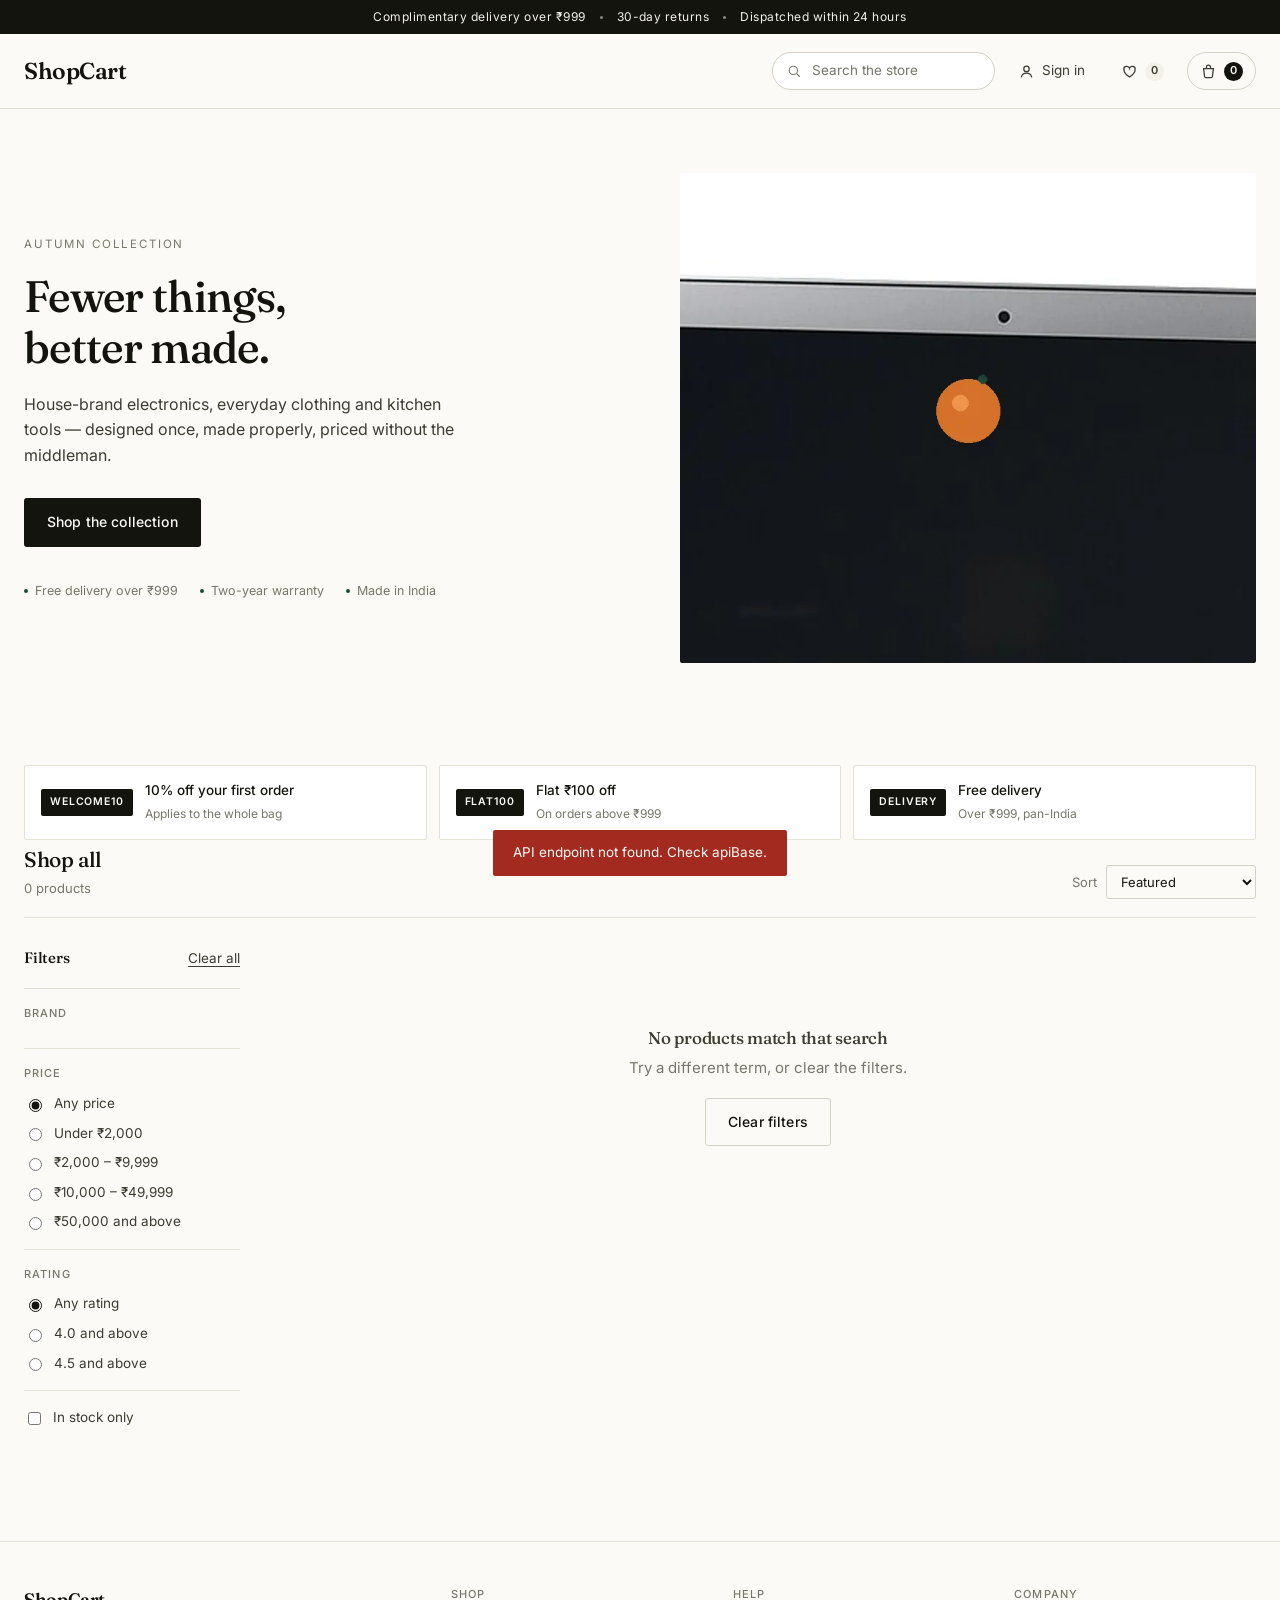
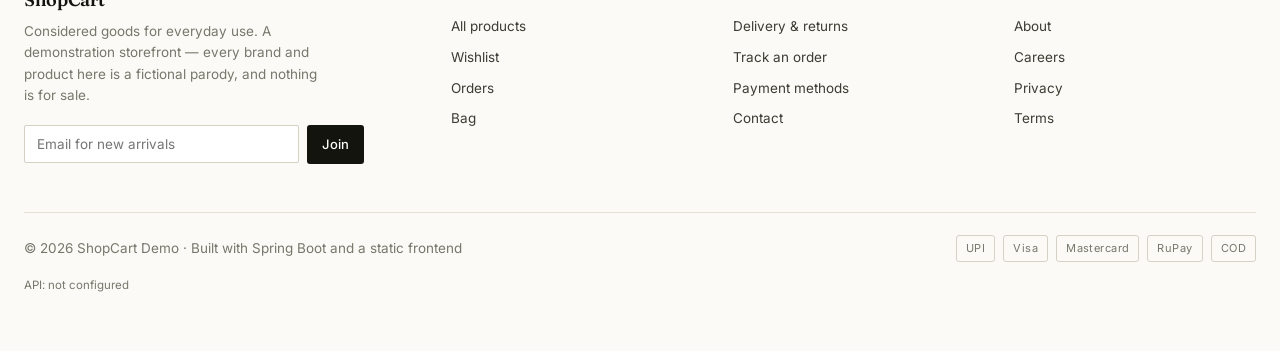
==== commit fb669ed1: "feat: make it behave like a real store Routing: hash-based deep links (#/product/{id}, #/cart, #/wis" ====
--- a/src/main/resources/static/index.html
+++ b/src/main/resources/static/index.html
@@ -30,13 +30,20 @@
     <nav class="primary-nav" id="category-bar"></nav>
 
     <div class="header-actions">
-      <label class="search">
-        <svg viewBox="0 0 20 20" aria-hidden="true"><circle cx="8.5" cy="8.5" r="5.5" /><path d="m13 13 4 4" /></svg>
-        <input id="search-input" type="search" placeholder="Search the store" autocomplete="off" aria-label="Search products" />
-      </label>
+      <div class="search-wrap">
+        <label class="search">
+          <svg viewBox="0 0 20 20" aria-hidden="true"><circle cx="8.5" cy="8.5" r="5.5" /><path d="m13 13 4 4" /></svg>
+          <input id="search-input" type="search" placeholder="Search the store" autocomplete="off" aria-label="Search products" />
+        </label>
+        <div class="suggest" id="suggest" hidden></div>
+      </div>
       <button class="ghost-btn" id="account-btn" aria-label="Account">
         <svg viewBox="0 0 20 20" aria-hidden="true"><circle cx="10" cy="7" r="3.2" /><path d="M3.8 17c.6-3.1 3.2-5 6.2-5s5.6 1.9 6.2 5" /></svg>
         <span id="account-label">Sign in</span>
+      </button>
+      <button class="ghost-btn" id="wishlist-btn" aria-label="Wishlist">
+        <svg viewBox="0 0 20 20" aria-hidden="true"><path d="M10 16.5S3.5 12.4 3.5 8.2A3.2 3.2 0 0 1 10 6.4a3.2 3.2 0 0 1 6.5 1.8c0 4.2-6.5 8.3-6.5 8.3Z" /></svg>
+        <span class="bag-count soft" id="wish-count">0</span>
       </button>
       <button class="ghost-btn bag-btn" data-nav="cart" aria-label="Bag">
         <svg viewBox="0 0 20 20" aria-hidden="true"><path d="M4.2 6.5h11.6l-1.2 9.4a1.6 1.6 0 0 1-1.6 1.4H7a1.6 1.6 0 0 1-1.6-1.4L4.2 6.5Z" /><path d="M7.6 6.5V4.9a2.4 2.4 0 0 1 4.8 0v1.6" /></svg>
@@ -69,6 +76,12 @@
       <div class="hero-art" id="hero-art" aria-hidden="true"></div>
     </div>
 
+    <div class="offers" id="offers">
+      <div class="offer"><span class="offer-tag">WELCOME10</span><div><strong>10% off your first order</strong><em>Applies to the whole bag</em></div></div>
+      <div class="offer"><span class="offer-tag">FLAT100</span><div><strong>Flat ₹100 off</strong><em>On orders above ₹999</em></div></div>
+      <div class="offer"><span class="offer-tag">Delivery</span><div><strong>Free delivery</strong><em>Over ₹999, pan-India</em></div></div>
+    </div>
+
     <div class="section-head">
       <div>
         <h2 id="catalogue-title">Shop all</h2>
@@ -86,11 +99,77 @@
       </label>
     </div>
 
-    <div class="grid" id="product-grid"></div>
-    <div class="empty" id="shop-empty" hidden>
+    <div class="shop-layout">
+      <aside class="filters" id="filters">
+        <div class="filters-head">
+          <h3>Filters</h3>
+          <button class="link-btn" id="clear-filters">Clear all</button>
+        </div>
+        <div class="filter-group">
+          <h4>Brand</h4>
+          <div id="filter-brands" class="filter-list"></div>
+        </div>
+        <div class="filter-group">
+          <h4>Price</h4>
+          <div id="filter-price" class="filter-list">
+            <label class="check"><input type="radio" name="price" value="all" checked /><span>Any price</span></label>
+            <label class="check"><input type="radio" name="price" value="0-1999" /><span>Under ₹2,000</span></label>
+            <label class="check"><input type="radio" name="price" value="2000-9999" /><span>₹2,000 – ₹9,999</span></label>
+            <label class="check"><input type="radio" name="price" value="10000-49999" /><span>₹10,000 – ₹49,999</span></label>
+            <label class="check"><input type="radio" name="price" value="50000-" /><span>₹50,000 and above</span></label>
+          </div>
+        </div>
+        <div class="filter-group">
+          <h4>Rating</h4>
+          <div class="filter-list">
+            <label class="check"><input type="radio" name="rating" value="0" checked /><span>Any rating</span></label>
+            <label class="check"><input type="radio" name="rating" value="4" /><span>4.0 and above</span></label>
+            <label class="check"><input type="radio" name="rating" value="4.5" /><span>4.5 and above</span></label>
+          </div>
+        </div>
+        <div class="filter-group">
+          <label class="check"><input type="checkbox" id="filter-stock" /><span>In stock only</span></label>
+        </div>
+      </aside>
+
+      <div class="shop-results">
+        <div class="grid" id="product-grid"></div>
+        <div class="empty" id="shop-empty" hidden>
       <h3>No products match that search</h3>
       <p>Try a different term, or clear the filters.</p>
-      <button class="btn btn-quiet" id="clear-filters">Clear filters</button>
+      <button class="btn btn-quiet" id="clear-filters-2">Clear filters</button>
+        </div>
+      </div>
+    </div>
+
+    <div class="section-head rail-head" id="rail-head" hidden>
+      <div><h2>Recently viewed</h2></div>
+    </div>
+    <div class="rail" id="recent-rail" hidden></div>
+  </section>
+
+  <!-- ============ PRODUCT ============ -->
+  <section id="view-product" class="view" hidden>
+    <nav class="crumbs" id="product-crumbs"></nav>
+    <div class="product-page" id="product-page"></div>
+    <div class="reviews" id="product-reviews"></div>
+    <div class="section-head rail-head" id="related-head" hidden>
+      <div><h2>You may also like</h2></div>
+    </div>
+    <div class="rail" id="related-rail" hidden></div>
+  </section>
+
+  <!-- ============ WISHLIST ============ -->
+  <section id="view-wishlist" class="view" hidden>
+    <div class="page-head">
+      <h1>Wishlist</h1>
+      <button class="link-btn" data-nav="shop">Continue shopping</button>
+    </div>
+    <div class="grid" id="wishlist-grid"></div>
+    <div class="empty" id="wishlist-empty" hidden>
+      <h3>Nothing saved yet</h3>
+      <p>Tap the heart on any product to keep it here.</p>
+      <button class="btn btn-solid" data-nav="shop">Browse the collection</button>
     </div>
   </section>
 
@@ -237,16 +316,59 @@
   </section>
 </main>
 
+<div class="drawer-backdrop" id="drawer-backdrop" hidden>
+  <aside class="drawer" id="drawer">
+    <div class="drawer-head">
+      <h3>Added to bag</h3>
+      <button class="sheet-close" id="drawer-close">Close</button>
+    </div>
+    <div id="drawer-body"></div>
+  </aside>
+</div>
+
 <footer class="site-footer">
-  <div class="shell footer-inner">
-    <div>
-      <p class="wordmark small">ShopCart</p>
-      <p class="muted">A demonstration storefront. Every brand, product and price here is fictional — the names are parodies, and nothing is for sale.</p>
-    </div>
-    <div class="footer-meta">
-      <p>Built with Spring Boot and a static frontend.</p>
-      <p class="muted" id="footer-api"></p>
-    </div>
+  <div class="shell">
+    <div class="footer-top">
+      <div class="footer-brand">
+        <p class="wordmark small">ShopCart</p>
+        <p class="muted">Considered goods for everyday use. A demonstration storefront — every brand and
+          product here is a fictional parody, and nothing is for sale.</p>
+        <form class="newsletter" id="newsletter-form">
+          <label class="sr-only" for="newsletter-email">Email address</label>
+          <input id="newsletter-email" type="email" placeholder="Email for new arrivals" required />
+          <button class="btn btn-solid btn-sm" type="submit">Join</button>
+        </form>
+        <p class="hint" id="newsletter-hint"></p>
+      </div>
+      <div class="footer-col">
+        <h4>Shop</h4>
+        <a href="#/shop" data-nav="shop">All products</a>
+        <a href="#/wishlist" data-nav="wishlist">Wishlist</a>
+        <a href="#/orders" data-nav="orders">Orders</a>
+        <a href="#/cart" data-nav="cart">Bag</a>
+      </div>
+      <div class="footer-col">
+        <h4>Help</h4>
+        <a href="#/shop" data-nav="shop">Delivery &amp; returns</a>
+        <a href="#/shop" data-nav="shop">Track an order</a>
+        <a href="#/shop" data-nav="shop">Payment methods</a>
+        <a href="#/shop" data-nav="shop">Contact</a>
+      </div>
+      <div class="footer-col">
+        <h4>Company</h4>
+        <a href="#/shop" data-nav="shop">About</a>
+        <a href="#/shop" data-nav="shop">Careers</a>
+        <a href="#/shop" data-nav="shop">Privacy</a>
+        <a href="#/shop" data-nav="shop">Terms</a>
+      </div>
+    </div>
+    <div class="footer-bottom">
+      <p class="muted">© 2026 ShopCart Demo · Built with Spring Boot and a static frontend</p>
+      <div class="pay-badges">
+        <span>UPI</span><span>Visa</span><span>Mastercard</span><span>RuPay</span><span>COD</span>
+      </div>
+    </div>
+    <p class="muted footer-api" id="footer-api"></p>
   </div>
 </footer>
 
@@ -280,14 +402,6 @@
   </div>
 </div>
 
-<!-- ============ PRODUCT ============ -->
-<div class="sheet-backdrop" id="product-modal" hidden>
-  <div class="sheet wide">
-    <button class="sheet-close" data-close="product-modal" aria-label="Close">Close</button>
-    <div id="product-detail"></div>
-  </div>
-</div>
-
 <div class="toast-stack" id="toast-wrap" aria-live="polite"></div>
 
 <script src="config.js"></script>
--- a/src/main/resources/static/styles.css
+++ b/src/main/resources/static/styles.css
@@ -169,6 +169,10 @@
 }
 .card-art svg { width: 74%; height: auto; transition: transform .4s cubic-bezier(.2,.7,.3,1); }
 .card-product:hover .card-art svg { transform: scale(1.04); }
+.card-art img { width: 100%; height: 100%; object-fit: cover; display: block; transition: transform .5s cubic-bezier(.2,.7,.3,1); }
+.card-product:hover .card-art img { transform: scale(1.03); }
+.hero-art img, .pd-art img, .line-art img, .oi-art img, .cell-art img { width: 100%; height: 100%; object-fit: cover; display: block; }
+.pd-art, .card-art, .line-art, .oi-art, .cell-art, .hero-art { overflow: hidden; }
 .tag {
   position: absolute; top: 12px; left: 12px; background: var(--surface); color: var(--ink);
   font-size: 10.5px; letter-spacing: .1em; text-transform: uppercase; padding: 4px 8px; border-radius: 2px;
@@ -479,3 +483,187 @@
   .footer-meta { text-align: left; }
   .sheet { width: 100%; }
 }
+
+/* ============ additions: filters, product page, reviews, wishlist, drawer, footer ============ */
+
+.sr-only { position: absolute; width: 1px; height: 1px; overflow: hidden; clip: rect(0 0 0 0); }
+
+.search-wrap { position: relative; }
+.suggest {
+  position: absolute; top: 46px; left: 0; right: 0; background: var(--surface);
+  border: 1px solid var(--line); border-radius: 2px; box-shadow: var(--shadow); z-index: 50;
+  max-height: 340px; overflow-y: auto;
+}
+.suggest-item {
+  display: flex; align-items: center; gap: 10px; padding: 10px 12px; cursor: pointer;
+  font-size: 13.5px; border-bottom: 1px solid var(--line);
+}
+.suggest-item:last-child { border-bottom: 0; }
+.suggest-item:hover { background: var(--paper-2); }
+.suggest-item .si-art { width: 32px; height: 32px; background: var(--sand); border-radius: 2px; overflow: hidden; flex: none; }
+.suggest-item .si-art img, .suggest-item .si-art svg { width: 100%; height: 100%; object-fit: cover; }
+.suggest-item .si-brand { font-size: 10.5px; letter-spacing: .1em; text-transform: uppercase; color: var(--muted); }
+.suggest-item .si-price { margin-left: auto; font-weight: 600; }
+
+.bag-count.soft { background: var(--paper-2); color: var(--ink-2); }
+
+.offers { display: grid; grid-template-columns: repeat(3, 1fr); gap: 12px; margin: 30px 0 8px; }
+.offer {
+  display: flex; align-items: center; gap: 12px; border: 1px solid var(--line);
+  border-radius: 2px; padding: 14px 16px; background: var(--surface);
+}
+.offer-tag {
+  font-size: 10.5px; letter-spacing: .08em; text-transform: uppercase; font-weight: 600;
+  background: var(--ink); color: var(--paper); padding: 5px 9px; border-radius: 2px; white-space: nowrap;
+}
+.offer strong { display: block; font-size: 13.5px; font-weight: 500; }
+.offer em { font-style: normal; font-size: 12px; color: var(--muted); }
+
+.shop-layout { display: grid; grid-template-columns: 216px minmax(0, 1fr); gap: 40px; align-items: start; }
+.filters { position: sticky; top: 96px; }
+.filters-head { display: flex; align-items: baseline; justify-content: space-between; margin-bottom: 18px; }
+.filters-head h3 { font-size: 15px; }
+.filter-group { border-top: 1px solid var(--line); padding: 16px 0; }
+.filter-group h4 { font-size: 11px; letter-spacing: .1em; text-transform: uppercase; color: var(--muted); margin: 0 0 10px; font-weight: 500; }
+.filter-list { display: flex; flex-direction: column; gap: 8px; }
+.check { display: flex; align-items: center; gap: 9px; font-size: 13.5px; color: var(--ink-2); cursor: pointer; }
+.check input { accent-color: var(--ink); }
+
+.rail-head { margin-top: 56px; }
+.rail { display: grid; grid-auto-flow: column; grid-auto-columns: 208px; gap: 18px; overflow-x: auto; padding-bottom: 8px; }
+.rail-card { cursor: pointer; }
+.rail-card .rail-art { background: var(--sand); border-radius: 2px; aspect-ratio: 1; overflow: hidden; display: grid; place-items: center; }
+.rail-card .rail-art img, .rail-card .rail-art svg { width: 100%; height: 100%; object-fit: cover; }
+.rail-card .rail-brand { font-size: 10px; letter-spacing: .12em; text-transform: uppercase; color: var(--muted); margin-top: 10px; display: block; }
+.rail-card .rail-name { font-size: 13.5px; }
+.rail-card .price { font-size: 14px; }
+
+.crumbs { display: flex; gap: 8px; font-size: 12.5px; color: var(--muted); padding: 26px 0 20px; }
+.crumbs a { color: var(--muted); text-decoration: none; }
+.crumbs a:hover { color: var(--ink); text-decoration: underline; }
+.crumbs span.sep { opacity: .5; }
+
+.product-page { display: grid; grid-template-columns: 1.05fr .95fr; gap: 56px; align-items: start; }
+.gallery { position: sticky; top: 96px; }
+.gallery-main { background: var(--sand); border-radius: 2px; aspect-ratio: 1 / 1.12; overflow: hidden; display: grid; place-items: center; }
+.gallery-main img, .gallery-main svg { width: 100%; height: 100%; object-fit: cover; }
+.gallery-note { display: flex; gap: 18px; margin-top: 12px; font-size: 12px; color: var(--muted); }
+.gallery-note span { display: flex; align-items: center; gap: 6px; }
+
+.product-info h1 { font-size: clamp(26px, 3vw, 36px); margin: 10px 0 14px; }
+.product-info .pd-brand { font-size: 11.5px; letter-spacing: .14em; text-transform: uppercase; color: var(--muted); }
+.rating-row { display: flex; align-items: center; gap: 10px; font-size: 13px; color: var(--muted); }
+.rating-row a { color: var(--ink-2); }
+.price-block { display: flex; align-items: baseline; gap: 12px; margin: 22px 0 4px; }
+.price-block .price { font-family: var(--display); font-size: 30px; }
+.price-block .mrp { font-size: 15px; }
+.price-block .off { font-size: 14px; }
+.tax-note { font-size: 12.5px; color: var(--muted); }
+
+.pincode { border: 1px solid var(--line); border-radius: 2px; padding: 16px; margin: 24px 0; background: var(--surface); }
+.pincode label { font-size: 12px; letter-spacing: .04em; text-transform: uppercase; color: var(--muted); }
+.pincode-row { display: flex; gap: 8px; margin-top: 8px; }
+.pincode-row input {
+  flex: 1; height: 38px; border: 1px solid var(--line-2); border-radius: 2px; padding: 0 12px;
+  font: inherit; font-size: 13.5px; outline: none;
+}
+.pincode-row input:focus { border-color: var(--ink-2); }
+.pincode-result { font-size: 13px; margin-top: 10px; color: var(--ink-2); }
+.pincode-result strong { color: var(--accent); }
+
+.buy-row { display: flex; align-items: center; gap: 12px; margin-top: 8px; flex-wrap: wrap; }
+.buy-row .btn-solid { flex: 1; min-width: 180px; }
+.wish-btn {
+  display: inline-flex; align-items: center; gap: 8px; height: 46px; padding: 0 18px;
+  border: 1px solid var(--line-2); border-radius: 2px; background: var(--surface);
+  font: inherit; font-size: 13.5px; cursor: pointer; color: var(--ink-2);
+}
+.wish-btn svg { width: 16px; height: 16px; fill: none; stroke: currentColor; stroke-width: 1.5; }
+.wish-btn.is-saved { border-color: var(--sale); color: var(--sale); }
+.wish-btn.is-saved svg { fill: var(--sale); stroke: var(--sale); }
+
+.wish-heart {
+  position: absolute; top: 10px; right: 10px; width: 32px; height: 32px; border-radius: 50%;
+  border: 0; background: rgba(255,255,255,.92); display: grid; place-items: center; cursor: pointer;
+  opacity: 0; transition: opacity .18s ease;
+}
+.card-product:hover .wish-heart, .wish-heart.is-saved { opacity: 1; }
+.wish-heart svg { width: 15px; height: 15px; fill: none; stroke: var(--ink-2); stroke-width: 1.6; }
+.wish-heart.is-saved svg { fill: var(--sale); stroke: var(--sale); }
+
+.reviews { margin-top: 64px; border-top: 1px solid var(--line); padding-top: 34px; }
+.reviews-grid { display: grid; grid-template-columns: 250px minmax(0, 1fr); gap: 48px; align-items: start; }
+.review-score { font-family: var(--display); font-size: 44px; line-height: 1; }
+.review-score span { font-size: 15px; color: var(--muted); font-family: var(--ui); }
+.dist-row { display: flex; align-items: center; gap: 8px; font-size: 12px; color: var(--muted); margin-top: 6px; }
+.dist-bar { flex: 1; height: 5px; background: var(--paper-2); border-radius: 3px; overflow: hidden; }
+.dist-bar i { display: block; height: 100%; background: var(--ink); }
+.review-item { border-bottom: 1px solid var(--line); padding: 18px 0; }
+.review-item:first-child { padding-top: 0; }
+.review-head { display: flex; align-items: center; gap: 10px; font-size: 13px; }
+.review-head strong { font-weight: 500; }
+.review-head .muted { margin-left: auto; font-size: 12px; }
+.review-title { font-size: 14px; margin: 6px 0 4px; font-weight: 500; }
+.review-body { font-size: 13.5px; color: var(--ink-2); }
+.review-form { border: 1px solid var(--line); border-radius: 2px; padding: 20px; margin-bottom: 26px; background: var(--surface); }
+.review-form h3 { margin-bottom: 14px; }
+.star-pick { display: flex; gap: 4px; margin-bottom: 14px; }
+.star-pick button { background: none; border: 0; cursor: pointer; padding: 2px; }
+.star-pick svg { width: 22px; height: 22px; fill: none; stroke: var(--line-2); stroke-width: 1.4; }
+.star-pick button.on svg { fill: var(--ink); stroke: var(--ink); }
+
+.drawer-backdrop { position: fixed; inset: 0; z-index: 70; background: rgba(20,20,15,.4); display: flex; justify-content: flex-end; }
+.drawer {
+  width: min(400px, 100%); background: var(--paper); height: 100%; padding: 26px;
+  overflow-y: auto; animation: slide-in .24s cubic-bezier(.2,.7,.3,1);
+}
+.drawer-head { display: flex; align-items: center; justify-content: space-between; margin-bottom: 18px; }
+.drawer-head .sheet-close { position: static; }
+.drawer-line { display: flex; gap: 12px; padding: 12px 0; border-bottom: 1px solid var(--line); }
+.drawer-line .dl-art { width: 56px; height: 56px; background: var(--sand); border-radius: 2px; overflow: hidden; flex: none; }
+.drawer-line .dl-art img, .drawer-line .dl-art svg { width: 100%; height: 100%; object-fit: cover; }
+.drawer-line .dl-name { font-size: 13.5px; }
+.drawer-line .dl-meta { font-size: 12px; color: var(--muted); }
+.drawer-total { display: flex; justify-content: space-between; padding: 16px 0; font-weight: 600; }
+
+.footer-top { display: grid; grid-template-columns: 1.6fr 1fr 1fr 1fr; gap: 40px; }
+.footer-brand p { max-width: 34ch; }
+.footer-col { display: flex; flex-direction: column; gap: 9px; }
+.footer-col h4 { font-size: 11px; letter-spacing: .1em; text-transform: uppercase; color: var(--muted); margin: 0 0 4px; font-weight: 500; }
+.footer-col a { font-size: 13.5px; color: var(--ink-2); text-decoration: none; }
+.footer-col a:hover { color: var(--ink); text-decoration: underline; text-underline-offset: 3px; }
+.newsletter { display: flex; gap: 8px; margin-top: 18px; max-width: 340px; }
+.newsletter input {
+  flex: 1; height: 38px; border: 1px solid var(--line-2); border-radius: 2px; padding: 0 12px;
+  font: inherit; font-size: 13.5px; background: var(--surface); outline: none;
+}
+.newsletter input:focus { border-color: var(--ink-2); }
+.footer-bottom {
+  display: flex; justify-content: space-between; align-items: center; gap: 20px; flex-wrap: wrap;
+  border-top: 1px solid var(--line); margin-top: 40px; padding-top: 22px;
+}
+.pay-badges { display: flex; gap: 8px; flex-wrap: wrap; }
+.pay-badges span {
+  border: 1px solid var(--line-2); border-radius: 3px; padding: 4px 9px;
+  font-size: 11px; letter-spacing: .04em; color: var(--muted);
+}
+.footer-api { margin-top: 14px; font-size: 11.5px; }
+
+@media (max-width: 1080px) {
+  .shop-layout { grid-template-columns: 1fr; gap: 26px; }
+  .filters { position: static; }
+  .filter-group { border-top: 0; padding: 10px 0; }
+  .offers { grid-template-columns: 1fr; }
+  .product-page { grid-template-columns: 1fr; gap: 30px; }
+  .gallery { position: static; }
+  .reviews-grid { grid-template-columns: 1fr; gap: 26px; }
+  .footer-top { grid-template-columns: 1fr 1fr; gap: 28px; }
+}
+
+@media (max-width: 820px) {
+  .rail { grid-auto-columns: 150px; }
+  .footer-top { grid-template-columns: 1fr; }
+  .footer-bottom { flex-direction: column; align-items: flex-start; }
+  .wish-heart { opacity: 1; }
+  .buy-row .btn-solid { min-width: 100%; }
+}
